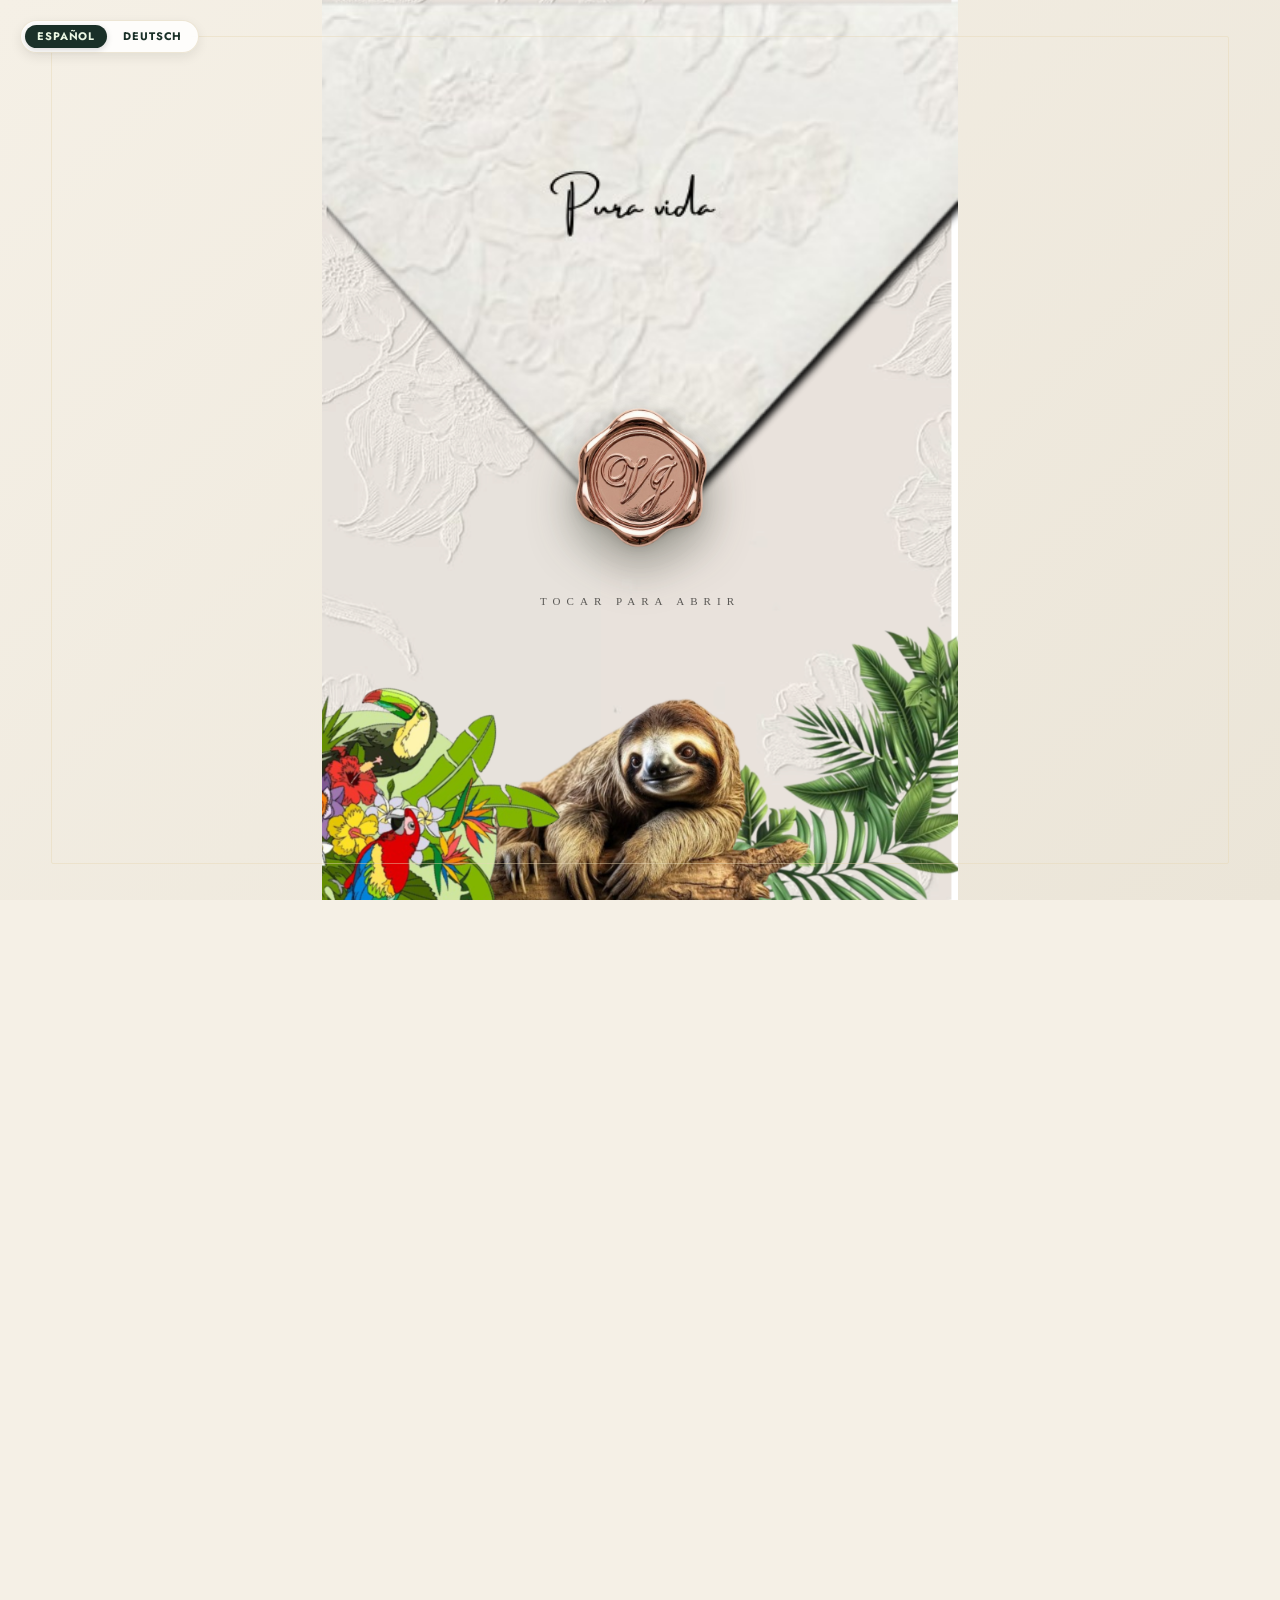
==== index.html @ 7ee03ace "NUEVA COORECCION DE PRESENTACION Y TRADUCCION" ====
<!DOCTYPE html>
<html lang="es" translate="no">
<head>
    <meta charset="UTF-8">
    <meta name="viewport" content="width=device-width, initial-scale=1.0">
    <meta name="google" content="notranslate">
    <title>Boda | Vanessa & Jonas</title>
    <link rel="stylesheet" href="css/style.css">
    <link rel="stylesheet" href="css/sobre-elegancia.css">

    <link href="https://fonts.googleapis.com/css2?family=Cormorant+Garamond:ital,wght@0,300;0,400;0,600;1,300;1,400;1,600&family=Jost:wght@200;300;400;500&display=swap" rel="stylesheet">
</head>
<body>

<!-- ════════════════════════════════════ SOBRE DE APERTURA -->
<div id="pantalla-sobre">

    <div class="lang-switch" aria-label="Selector de idioma">
        <button type="button" class="lang-btn active" data-lang="es">Español</button>
        <button type="button" class="lang-btn" data-lang="de">Deutsch</button>
    </div>

    <div class="sobre-marco">
        <div class="sobre-borde"></div>
        <div class="sobre-division"></div>

        <div id="puerta-izq" class="puerta">
            <img src="img/Solapa.png" class="puerta-img puerta-img-izq" alt="">
            <div class="sobre-velo"></div>
        </div>
        <div id="puerta-der" class="puerta puerta-right">
            <img src="img/Detras de la solapa.png" class="puerta-img puerta-img-der" alt="">
            <div class="sobre-velo"></div>
        </div>

        <div id="sello-clic">     
            <div class="sello-wrapper">
                <img src="img/Sellonuevo.png" class="sello-img" alt="Sello">
            </div>
            
            <p class="sello-texto" data-i18n-es="Tocar para abrir" data-i18n-de="Tippen, um zu öffnen">Tocar para abrir</p>
        </div>

    </div>
</div>
<!-- ════════════════════════════════════ MODAL SOBRE RSVP -->
<div id="modal-rsvp" aria-modal="true" role="dialog" aria-label="Confirmar asistencia">
    <div class="modal-backdrop" id="modalBackdrop"></div>
    <div class="modal-sobre-wrap">

        <!-- Solapa del sobre -->
        <div class="modal-flap" id="modalFlap">
            <span class="modal-flap-txt">V<span class="modal-flap-amp">&</span>J</span>
        </div>

        <!-- Cuerpo del sobre -->
        <div class="modal-envelope">
            <div class="modal-carta" id="modalCarta">

                <!-- ╔════════════════════════════════════════════════════╗
                     ║  ESQUINAS DECORATIVAS DE LA CARTA RSVP            ║
                     ║  Mismas imágenes que las del sobre de apertura     ║
                     ║  o puedes usar otras: src="img/flor-carta-X.png"  ║
                     ╚════════════════════════════════════════════════════╝ -->
                <div class="carta-corners">
                    <img src="img/Flores_invitacionconfirmacion-removebg-preview.png" class="cc-img cc-tl" alt="" onerror="this.style.display='none'">
                    <img src="img/Flores_invitacionconfirmacion-removebg-preview.png" class="cc-img cc-tr" alt="" onerror="this.style.display='none'">
                    <img src="img/Flores_invitacionconfirmacion-removebg-preview.png" class="cc-img cc-bl" alt="" onerror="this.style.display='none'">
                    <img src="img/Flores_invitacionconfirmacion-removebg-preview.png" class="cc-img cc-br" alt="" onerror="this.style.display='none'">
                </div>

                <button class="modal-cerrar" id="modalCerrar" aria-label="Cerrar">✕</button>

                <div class="carta-contenido">
                    <p class="carta-eyebrow" data-i18n-es="14 · Octubre · 2026" data-i18n-de="14 · Oktober · 2026">14 · Octubre · 2026</p>
                    <p class="carta-deadline" data-i18n-es="<strong>Hasta el 1 de septiembre</strong> para confirmar tu asistencia" data-i18n-de="<strong>Bis zum 1. September</strong> zur Bestätigung deiner Teilnahme"><strong>Hasta el 1 de septiembre</strong> para confirmar tu asistencia</p>
                    <h3 class="carta-title" data-i18n-es="Confirmar <em>Asistencia</em>" data-i18n-de="Teilnahme <em>bestätigen</em>">Confirmar <em>Asistencia</em></h3>
                    <div class="carta-divider"></div>
                    <p id="mensajeBienvenida" class="carta-welcome" data-i18n-es="¡Hola! Qué alegría que estés aquí." data-i18n-de="Hallo! Es ist schön, dass du hier bist.">¡Hola! Qué alegría que estés aquí.</p>

                    <form id="rsvpForm" class="rsvp-form">
                        <div class="rsvp-field">
                            <label class="rsvp-label" data-i18n-es="Familia / Invitado" data-i18n-de="Familie / Gast">Familia / Invitado</label>
                            <input type="text" name="nombre" id="inputNombre" readonly class="rsvp-input rsvp-input-ro">
                        </div>
                        <div class="rsvp-btns">
                            <button type="button" id="btnAsistir" class="rsvp-btn rsvp-btn-si"><span>✦</span> <span class="btn-label" data-i18n-es="Sí, asistiré" data-i18n-de="Ja, ich komme">Sí, asistiré</span></button>
                            <button type="button" id="btnNoAsistir" class="rsvp-btn rsvp-btn-no"><span>✕</span> <span class="btn-label" data-i18n-es="No podré" data-i18n-de="Ich kann nicht kommen">No podré</span></button>
                        </div>
                        <input type="hidden" name="asistencia" id="valorAsistencia" value="" required>
                        <div id="seccionInvitados" class="rsvp-extra hidden">
                            <div class="rsvp-field">
                                <label class="rsvp-label" data-i18n-es="Pases Confirmados" data-i18n-de="Bestätigte Plätze">Pases Confirmados</label>
                                <div class="pases-wrap">
                                    <input type="number" name="cantidad" id="inputCantidad" value="1" min="1" class="rsvp-input pases-input">
                                    <span id="labelMax" class="pases-max" data-i18n-es="de 1 pase reservado" data-i18n-de="von 1 reserviertem Platz">de 1 pase reservado</span>
                                </div>
                                <span id="errorCantidad" class="rsvp-error hidden" aria-live="polite"></span>
                            </div>
                            <div class="rsvp-field">
                                <p class="rsvp-note" data-i18n-es="Confirmar el nombre de las personas que asistirán." data-i18n-de="Bitte die Namen der Teilnehmenden bestätigen.">Confirmar el nombre de las personas que asistirán.</p>
                                <label class="rsvp-label" data-i18n-es="Nombres completos" data-i18n-de="Vollständige Namen">Nombres completos</label>
                                <textarea name="nombres" id="inputNombres" class="rsvp-input rsvp-textarea"></textarea>
                            </div>
                            <div class="rsvp-field">
                                <label class="rsvp-label" data-i18n-es="Dieta / Restricciones" data-i18n-de="Ernährung / Einschränkungen">Dieta / Restricciones</label>
                                <textarea name="dieta" id="inputDieta" class="rsvp-input rsvp-textarea"></textarea>
                            </div>
                        </div>
                        <button type="submit" id="btnEnviar" class="rsvp-submit" data-i18n-es="Enviar Confirmación" data-i18n-de="Bestätigung senden">Enviar Confirmación</button>
                    </form>

                    <div id="mensajeExito" class="rsvp-exito hidden">
                        <div class="exito-flower">✦</div>
                        <p class="exito-text" data-i18n-es="¡Pura Vida!" data-i18n-de="Wir freuen uns!">¡Pura Vida!</p>
                        <p class="exito-sub" data-i18n-es="Confirmación guardada.<br>¡Nos vemos en octubre!" data-i18n-de="Bestätigung gespeichert.<br>Wir sehen uns im Oktober!">Confirmación guardada.<br>¡Nos vemos en octubre!</p>
                    </div>
                </div>
            </div>
        </div>
    </div>
</div>

<!-- ════════════════════════════════════ INVITACIÓN PRINCIPAL -->
<div id="invitacion-main">
    <audio id="carouselAudio" src="img/me fui de vacaciones.mp3" loop preload="auto"></audio>
    <div class="music-control global-music">
        <div class="music-player" aria-label="Reproductor de música">
            <div class="music-player-top">
                <div class="music-art" aria-hidden="true">
                    <img src="img/ima1.jpeg" class="vinyl-img" alt="Vinilo">
                    <span class="vinyl-text">♫</span>
                </div>
                <div class="music-meta">
                    <strong class="music-title">Vanessa & Jonas</strong>
                    <span class="music-subtitle" data-i18n-es="Toca play para escuchar" data-i18n-de="Tippe auf Play, um zu hören">Toca play para escuchar</span>
                </div>
                <button id="musicToggle" class="music-toggle" aria-pressed="false" aria-label="Reproducir música">
                    <span class="music-btn-icon">▶</span>
                    <span class="music-btn-text" data-i18n-es="Play" data-i18n-de="Play">Play</span>
                </button>
            </div>
            <div class="music-progress-wrap" aria-hidden="true">
                <div id="musicProgress" class="music-progress"></div>
            </div>
        </div>
    </div>

    <!-- HERO -->
    <header class="hero">
        <img src="img/ima4.jpeg" class="hero-img" alt="Boda">
        <div class="hero-overlay"></div>

        <!-- ╔══════════════════════════════════════════════════════════╗
             ║  IMÁGENES DE ESQUINAS DEL HERO                          ║
             ║  Reemplaza las flores SVG con tus propias imágenes       ║
             ║  src="img/hero-corner-tl.png"  ← esquina superior izq   ║
             ║  src="img/hero-corner-tr.png"  ← esquina superior der   ║
             ║  src="img/hero-corner-bl.png"  ← esquina inferior izq   ║
             ║  src="img/hero-corner-br.png"  ← esquina inferior der   ║
             ║  Recomendado: PNG transparente, mínimo 300×400 px        ║
             ║  Si la imagen no carga, se muestra la rama SVG de respaldo║
             ╚══════════════════════════════════════════════════════════╝DEL PRINCIO FOTOS  --> 
        <div class="hero-corners" aria-hidden="true">
            <img src="img/Flores_lavanda." class="hero-corner hc-tl branch" alt="" onerror="this.style.display='none'">
            <img src="img/Flores_lavanda." class="hero-corner hc-tr branch" alt="" onerror="this.style.display='none'">
            <img src="img/Flores_lavanda." class="hero-corner hc-bl branch" alt="" onerror="this.style.display='none'">
            <img src="img/Flores_lavanda." class="hero-corner hc-br branch" alt="" onerror="this.style.display='none'">
        </div>

        <!-- Pétalos flotantes -->
        <div class="petals-container" aria-hidden="true">
            <div class="petal p1"></div><div class="petal p2"></div>
            <div class="petal p3"></div><div class="petal p4"></div>
            <div class="petal p5"></div><div class="petal p6"></div>
            <div class="petal p7"></div><div class="petal p8"></div>
        </div>

        <div class="hero-content">
            <p class="hero-eyebrow" data-i18n-es="¡Nos Casamos!" data-i18n-de="Wir heiraten!">¡Nos Casamos!</p>
            <div class="hero-divider-top"></div>
            <h1 class="hero-title" data-i18n-es="Vanessa <span class='ampersand'>&</span> Jonas" data-i18n-de="Vanessa <span class='ampersand'>&</span> Jonas">Vanessa <span class="ampersand">&</span> Jonas</h1>
        </div>

        <div class="scroll-hint"><div class="scroll-chevron"></div></div>
    </header>

    <!-- CUENTA REGRESIVA -->
    <section class="countdown-section">
        <div class="petals-container" aria-hidden="true">
            <div class="petal p1"></div><div class="petal p2"></div>
            <div class="petal p3"></div><div class="petal p4"></div>
            <div class="petal p5"></div><div class="petal p6"></div>
            <div class="petal p7"></div><div class="petal p8"></div>
        </div>
        <div class="countdown-bg-pattern" aria-hidden="true"></div>
        <p class="countdown-date" data-i18n-es="14 de octubre de 2026" data-i18n-de="14. Oktober 2026">14 de octubre de 2026</p>
        <p class="countdown-label" data-i18n-es="Solo faltan..." data-i18n-de="Es fehlen noch...">Solo faltan...</p>
        
        <div class="countdown-grid">
            <div class="cd-unit"><span id="days" class="cd-num">00</span><span class="cd-word" data-i18n-es="Días" data-i18n-de="Tage">Días</span></div>
            <div class="cd-dot">·</div>
            <div class="cd-unit"><span id="hours" class="cd-num">00</span><span class="cd-word" data-i18n-es="Horas" data-i18n-de="Stunden">Horas</span></div>
            <div class="cd-dot">·</div>
            <div class="cd-unit"><span id="minutes" class="cd-num">00</span><span class="cd-word" data-i18n-es="Min" data-i18n-de="Min">Min</span></div>
            <div class="cd-dot">·</div>
            <div class="cd-unit"><span id="seconds" class="cd-num">00</span><span class="cd-word" data-i18n-es="Seg" data-i18n-de="Sek">Seg</span></div>
        </div>
    </section>

    <!-- CITA -->
    <section class="quote-section reveal">
        <div class="petals-container" aria-hidden="true">
            <div class="petal p1"></div><div class="petal p2"></div>
            <div class="petal p3"></div><div class="petal p4"></div>
            <div class="petal p5"></div><div class="petal p6"></div>
            <div class="petal p7"></div><div class="petal p8"></div>
        </div>
        <div class="quote-ornament" aria-hidden="true">✦</div>
        <blockquote class="quote-text" data-i18n-es="“El amor no se mira, el amor se hace —<br>y juntos, lo haremos para siempre.”" data-i18n-de="„Liebe sieht man nicht, Liebe lebt man —<br>und gemeinsam werden wir sie für immer tragen.“">"El amor no se mira, el amor se hace —<br>y juntos, lo haremos para siempre."</blockquote>
        <div class="quote-line"></div>
    </section>

    <!-- ════════════════════ CARRUSEL DE FOTOS -->
    <section class="carousel-section reveal">
        <div class="petals-container" aria-hidden="true">
            <div class="petal p1"></div><div class="petal p2"></div>
            <div class="petal p3"></div><div class="petal p4"></div>
            <div class="petal p5"></div><div class="petal p6"></div>
            <div class="petal p7"></div><div class="petal p8"></div>
        </div>
        <div class="section-ornament" aria-hidden="true">
            <svg viewBox="0 0 300 40" xmlns="http://www.w3.org/2000/svg" width="240"><line x1="0" y1="20" x2="115" y2="20" stroke="#c8b07a" stroke-width="0.8" opacity="0.7"/><circle cx="130" cy="20" r="4" fill="none" stroke="#c8b07a" stroke-width="1" opacity="0.8"/><circle cx="150" cy="20" r="6" fill="none" stroke="#c8b07a" stroke-width="1" opacity="0.9"/><circle cx="170" cy="20" r="4" fill="none" stroke="#c8b07a" stroke-width="1" opacity="0.8"/><line x1="185" y1="20" x2="300" y2="20" stroke="#c8b07a" stroke-width="0.8" opacity="0.7"/></svg>
        </div>
        <h2 class="section-title" data-i18n-es="Nosotros" data-i18n-de="Wir">Nosotros</h2>
        <p class="section-sub" data-i18n-es="Un vistazo de nuestra historia" data-i18n-de="Ein Blick auf unsere Geschichte">Un vistazo de nuestro de nuestra historia</p>

        <!-- ╔══════════════════════════════════════════════════════════╗
             ║  CARRUSEL DE FOTOS — agrega tantas como quieras          ║
             ║  Cambia src="img/foto-N.jpg" por tus fotos               ║
             ║  Tamaño recomendado: 1200×800 px, proporción 3:2          ║
             ║  Para agregar más fotos: copia un bloque <div class="slide">║
             ║  Para quitar fotos: elimina el bloque completo            ║
             ╚══════════════════════════════════════════════════════════╝ -->
        <div class="carousel-wrap">
            <div class="carousel-track" id="carouselTrack">

                <div class="slide">
                    <img src="img/ima7.jpg" alt="Foto 1" onerror="this.parentElement.classList.add('slide-ph')">
        
                </div>

                <div class="slide">
                    <img src="img/ima10.jpg" alt="Foto 2" onerror="this.parentElement.classList.add('slide-ph')">
                    
                </div>

                <div class="slide">
                    <img src="img/ima8.jpg" alt="Foto 3" onerror="this.parentElement.classList.add('slide-ph')">
                   
                </div>

                <div class="slide">
                    <img src="img/ima9.jpg" alt="Foto 4" onerror="this.parentElement.classList.add('slide-ph')">
                    
                </div>

                <div class="slide">
                    <img src="img/ima1.jpeg" alt="Foto 5" onerror="this.parentElement.classList.add('slide-ph')">
                </div>

                <div class="slide">
                    <img src="img/ima5.jpeg" alt="Foto 6 " onerror="this.parentElement.classList.add('slide-ph')">
                </div>

            </div>

            <button class="carousel-btn cb-prev" id="carouselPrev" aria-label="Anterior">&#8592;</button>
            <button class="carousel-btn cb-next" id="carouselNext" aria-label="Siguiente">&#8594;</button>
            <div class="carousel-dots" id="carouselDots"></div>
        </div>
    </section>

    <!-- ════════════════════ LUGAR / VENUE -->
    <section class="venue-section reveal">
        <div class="petals-container" aria-hidden="true">
            <div class="petal p1"></div><div class="petal p2"></div>
            <div class="petal p3"></div><div class="petal p4"></div>
            <div class="petal p5"></div><div class="petal p6"></div>
            <div class="petal p7"></div><div class="petal p8"></div>
        </div>
        <div class="venue-inner">
            <div class="venue-text">
                <div class="section-ornament" style="justify-content:flex-start;margin-bottom:12px">
                    <svg viewBox="0 0 200 40" xmlns="http://www.w3.org/2000/svg" width="170"><line x1="0" y1="20" x2="72" y2="20" stroke="#c8b07a" stroke-width="0.8" opacity="0.7"/><circle cx="86" cy="20" r="4" fill="none" stroke="#c8b07a" stroke-width="1" opacity="0.8"/><circle cx="100" cy="20" r="6" fill="none" stroke="#c8b07a" stroke-width="1" opacity="0.9"/><circle cx="114" cy="20" r="4" fill="none" stroke="#c8b07a" stroke-width="1" opacity="0.8"/><line x1="128" y1="20" x2="200" y2="20" stroke="#c8b07a" stroke-width="0.8" opacity="0.7"/></svg>
                </div>
                <p class="section-title venue-title" data-i18n-es="El Lugar" data-i18n-de="Der Ort">El Lugar</p>
                <p class="venue-name">Jardin Else Kientzler</p>
                <p class="venue-address" data-i18n-es="Costa Rica · 14 Oct 2026" data-i18n-de="Costa Rica · 14. Okt. 2026">Costa Rica · 14 Oct 2026</p>
                <p class="venue-desc" data-i18n-es="Un espacio verde rodeado de naturaleza tropical — el escenario perfecto para celebrar nuestro amor bajo el cielo costarricense." data-i18n-de="Ein grüner Ort inmitten tropischer Natur — der perfekte Rahmen, um unsere Liebe unter dem costa-ricanischen Himmel zu feiern.">Un espacio verde rodeado de naturaleza tropical — el escenario perfecto para celebrar nuestro amor bajo el cielo costarricense.</p>
                <a class="venue-map-btn" href="https://maps.google.com/?q=Jardin+Else+Kientzler+Costa+Rica" target="_blank" rel="noopener" data-i18n-es="Ver en Google Maps ↗" data-i18n-de="In Google Maps ansehen ↗">Ver en Google Maps ↗</a>
            </div>

            <!-- ╔════════════════════════════════════════════════════╗
                 ║  FOTO DEL LUGAR — cambia src="img/venue.jpg"       ║
                 ║  por una foto real del lugar de la boda             ║
                 ║  Tamaño recomendado: 900×680 px                     ║
                 ╚════════════════════════════════════════════════════╝ -->
            <div class="venue-img-wrap">
                <img src="img/JardinBotanico.jpg" alt="Jardin Else Kientzler" class="venue-img" onerror="this.parentElement.classList.add('venue-ph')">
                <div class="venue-ph-txt">Foto del lugar · img/venue.jpg</div>
                <div class="venue-img-frame"></div>
            </div>
        </div>
    </section>

    <!-- ITINERARIO -->
    <section class="itinerary-section reveal">
        <div class="petals-container" aria-hidden="true">
            <div class="petal p1"></div><div class="petal p2"></div>
            <div class="petal p3"></div><div class="petal p4"></div>
            <div class="petal p5"></div><div class="petal p6"></div>
            <div class="petal p7"></div><div class="petal p8"></div>
        </div>
        <div class="section-ornament" aria-hidden="true">
            <svg viewBox="0 0 300 40" xmlns="http://www.w3.org/2000/svg" width="240"><line x1="0" y1="20" x2="115" y2="20" stroke="#c8b07a" stroke-width="0.8" opacity="0.7"/><circle cx="130" cy="20" r="4" fill="none" stroke="#c8b07a" stroke-width="1"/><circle cx="150" cy="20" r="6" fill="none" stroke="#c8b07a" stroke-width="1"/><circle cx="170" cy="20" r="4" fill="none" stroke="#c8b07a" stroke-width="1"/><line x1="185" y1="20" x2="300" y2="20" stroke="#c8b07a" stroke-width="0.8" opacity="0.7"/></svg>
        </div>
        <h2 class="section-title" data-i18n-es="Itinerario" data-i18n-de="Ablauf">Itinerario</h2>
        <div class="section-ornament" aria-hidden="true">
            <svg viewBox="0 0 300 40" xmlns="http://www.w3.org/2000/svg" width="240"><line x1="0" y1="20" x2="115" y2="20" stroke="#c8b07a" stroke-width="0.8" opacity="0.7"/><circle cx="130" cy="20" r="4" fill="none" stroke="#c8b07a" stroke-width="1"/><circle cx="150" cy="20" r="6" fill="none" stroke="#c8b07a" stroke-width="1"/><circle cx="170" cy="20" r="4" fill="none" stroke="#c8b07a" stroke-width="1"/><line x1="185" y1="20" x2="300" y2="20" stroke="#c8b07a" stroke-width="0.8" opacity="0.7"/></svg>
        </div>
        <div class="timeline">
            <div class="tl-item reveal">
                <div class="tl-time" data-i18n-es="03:30 PM" data-i18n-de="15:30 Uhr">15:30 PM</div>
                <div class="tl-dot-wrap"><div class="tl-line-top"></div><div class="tl-dot"></div><div class="tl-line-bot"></div></div>
                <div class="tl-card"><h4 class="tl-title" data-i18n-es="Ingreso de invitados" data-i18n-de="Ankunft der Gäste">Ingreso de invitados</h4>
                    <p class="tl-sub" data-i18n-es="Bienvenidos a nuestro día especial" data-i18n-de="Willkommen zu unserem besonderen Tag">Bienvenidos a nuestro día especial</p></div>
            </div>
            <div class="tl-item reveal">
                <div class="tl-time" data-i18n-es="04:00 PM" data-i18n-de="16:00 Uhr">16:00 PM</div>
                <div class="tl-dot-wrap"><div class="tl-line-top"></div><div class="tl-dot"></div><div class="tl-line-bot"></div></div>
                <div class="tl-card"><h4 class="tl-title" data-i18n-es="Inicio de la Ceremonia" data-i18n-de="Beginn der Zeremonie">Inicio de la Ceremonia</h4>
                    <p class="tl-sub" data-i18n-es="El momento del “Sí, acepto”💍" data-i18n-de="Der besondere Moment unseres, Ja, ich will“.💍">El momenro del "Si, acepto"</p></div>
            </div>
            <div class="tl-item reveal">
                <div class="tl-time" data-i18n-es="05:00 PM" data-i18n-de="17:00 Uhr">17:00 PM</div>
                <div class="tl-dot-wrap"><div class="tl-line-top"></div><div class="tl-dot"></div><div class="tl-line-bot"></div></div>
                <div class="tl-card"><h4 class="tl-title" data-i18n-es="Recepción y Cóctel" data-i18n-de=" Empfang & Cocktailstunde">Recepción y Cóctel</h4>
                    <p class="tl-sub" data-i18n-es="Ingreso de los invitados a recepción" data-i18n-de="Ankunft der Gäste bei erfrischenden">Ingreso de los invitados a recepcion</p>
                    <p class="tl-sub" data-i18n-es="Frutas, dips, empanadas y café" data-i18n-de="Cocktails 🍹 , Kaffee ☕️, Früchten 🍍🥥, Dips und Empanadas.">Frutas, Dips, Empanas y café</p></div>
            </div>
            <div class="tl-item reveal">
                <div class="tl-time" data-i18n-es="05:35 PM" data-i18n-de="17:35 Uhr">17:35 PM</div>
                <div class="tl-dot-wrap"><div class="tl-line-top"></div><div class="tl-dot"></div><div class="tl-line-bot"></div></div>
                <div class="tl-card"><h4 class="tl-title" data-i18n-es="Entrada de los Novios" data-i18n-de=" Ankunft des Brautpaares">Entrada de los Novios</h4>
                    <p class="tl-sub" data-i18n-es="Brindis y canción especial" data-i18n-de="Gemeinsamer Empfang des Brautpaares mit einem besonderen Lied,">Brindis y cancion especial</p>
                    <p class="tl-sub" data-i18n-es="Baile de los esposos" data-i18n-de="einem Glas Sekt und dem ersten Tanz als Ehepaar.">Baile de los esposos</p>
                </div>
            </div>
            <div class="tl-item reveal">
                <div class="tl-time" data-i18n-es="06:00 PM" data-i18n-de="18:00 Uhr">18:00 PM</div>
                <div class="tl-dot-wrap"><div class="tl-line-top"></div><div class="tl-dot"></div><div class="tl-line-bot"></div></div>
                <div class="tl-card"><h4 class="tl-title" data-i18n-es="Cena" data-i18n-de="Abendessen">Cena</h4>
                    <p class="tl-sub" data-i18n-es="Banquete servido a la mesa" data-i18n-de="Serviertes Abendessen in entspannter Atmosphäre">Banquete servido a la mesa y bocas</p></div>
            </div>
            <div class="tl-item reveal">
                <div class="tl-time" data-i18n-es="06:45 PM" data-i18n-de="18:45 Uhr">18:45 PM</div>
                <div class="tl-dot-wrap"><div class="tl-line-top"></div><div class="tl-dot"></div><div class="tl-line-bot"></div></div>
                <div class="tl-card"><h4 class="tl-title" data-i18n-es="Actividades" data-i18n-de="Start in den Feierabend">Actividades</h4>
                    <p class="tl-sub" data-i18n-es="Photobooth (2 horas disponible)" data-i18n-de="Nun beginnt der lustige und ausgelassene Teil des Abends.">Photobooth ( 2 horas disponible)</p>
                    <p class="tl-sub" data-i18n-es="Actividad de la liga y bouquet" data-i18n-de="Fotobox (Haltet die schönsten Erinnerungen fest.) , Spiele & Unterhaltung (Für Spaß und gemeinsame Momente)
                                                                                                , Bierpong">Actividad de la liga y bouquet</p>
                    <p class="tl-sub" data-i18n-es="Apertura de la mesa de dulces a las 8:00 PM" data-i18n-de="Süßigkeitenbuffet (Zum Naschen und Genießen.), Tanzfläche eröffnet... Lasst uns gemeinsam feiern und tanzen!">Apertura de la mesa de dulces 8:00 PM</p>
                </div>
            </div>
            <div class="tl-item reveal">
                <div class="tl-time" data-i18n-es="09:30 PM" data-i18n-de="21:30 Uhr">23:30PM</div>
                <div class="tl-dot-wrap"><div class="tl-line-top"></div><div class="tl-dot"></div><div class="tl-line-bot"></div></div>
                <div class="tl-card"><h4 class="tl-title" data-i18n-es="Cierre del evento" data-i18n-de="Abschluss der Feier">Cierre del evento</h4>
                    <p class="tl-sub" data-i18n-es="Gracias por acompañarnos" data-i18n-de="Wenn unsere Hochzeitsplanerin Feierabend macht, heißt das noch lange nicht, dass auch wir nach Hause gehen. Wir verlagern einfach den Ort und feiern an einem anderen Ort weiter. Deshalb hoffen wir, dass ihr mit uns bis zum Ende durchhaltet und die Tanzfläche unsicher macht! 🥂💃...Schön das ihr dabei seid ❤️">Gracias por acompañarnos</p></div>
            </div>
            

        </div>
    </section>

    <!-- RSVP BANNER FINAL -->
    <div class="rsvp-cta-banner reveal">
        <p class="rsvp-cta-text" data-i18n-es="¿Ya confirmaste tu lugar?" data-i18n-de="Hast du deinen Platz schon bestätigt?">¿Ya confirmaste tu lugar?</p>
        <button class="rsvp-cta-btn" id="btnAbrirModal2" data-i18n-es="Confirmar Asistencia ✦" data-i18n-de="Teilnahme bestätigen ✦">Confirmar Asistencia ✦</button>
    </div>

    <!-- PANTALLA DE CONFIRMACIÓN FINAL -->
    <div id="confirmacion-final" class="confirmacion-final hidden">
        <div class="confirmacion-content">
            <div class="confirmacion-petals" aria-hidden="true">
                <div class="petal p1"></div><div class="petal p2"></div>
                <div class="petal p3"></div><div class="petal p4"></div>
                <div class="petal p5"></div><div class="petal p6"></div>
                <div class="petal p7"></div><div class="petal p8"></div>
            </div>
            <div class="confirmacion-inner">
                <div class="confirmacion-flor">✦</div>
                <h2 class="confirmacion-title">¡Pura Vida!</h2>
                <p class="confirmacion-message" id="confirmacionMessage" data-i18n-es="Confirmación guardada.<br>¡Nos vemos en octubre!" data-i18n-de="Bestätigung gespeichert.<br>Wir sehen uns im Oktober!">Confirmación guardada.<br>¡Nos vemos en octubre!</p>
                <p class="confirmacion-detail" id="confirmacionDetail"></p>
                <button class="confirmacion-btn" id="btnVolverInicio" data-i18n-es="Volver al inicio" data-i18n-de="Zurück zum Anfang">Volver al inicio</button>
            </div>
        </div>
    </div>

    <!-- FOOTER -->
    <footer class="site-footer">
        <p class="footer-names">V & J</p>
        <p class="footer-date" data-i18n-es="14 · 10 · 2026" data-i18n-de="14 · 10 · 2026">14 · 10 · 2026</p>
        <p class="footer-loc" data-i18n-es="Jardin Else Kientzler · Costa Rica" data-i18n-de="Jardin Else Kientzler · Costa Rica">Jardin Else Kientzler · Costa Rica</p>
    </footer>
</div>

    <script src="script/script.js"></script>
</body>
</html>
---- css/style.css ----
--------------------------------------------css──────────────────────────────────────────
*,*::before,*::after{box-sizing:border-box;margin:0;padding:0}
:root{
    --cream:#faf7f0;--parch:#f5efe2;--gold:#c8a060;--gold-lt:#e8d4a0;
    --green-dk:#1a3028;--green:#2e5044;--green-md:#4a7360;--leaf:#7a9660;
    --text:#2e2a20;--text-lt:#6a6050;
    --serif:'Cormorant Garamond',Georgia,serif;
    --sans:'Jost',sans-serif;
}

--------------------------------------------------------------------------------------------------------------
/* Asegura que el contenedor del sobre controle el botón absoluto */
#pantalla-sobre {
    position: relative;
    /* Si tu sobre no tiene una altura definida en CSS, asegúrate de que tenga al menos min-height: 100vh; */
}

/* La cápsula contenedora (pequeña y elegante en la esquina) */
#pantalla-sobre .lang-switch {
    position: absolute;
    top: 20px; /* Un poco más abajo para no chocar con el borde extremo */
    left: 20px;
    z-index: 140; /* Por encima de los marcos y el velo */
    display: inline-flex;
    align-items: center;
    gap: 4px;
    background: rgba(255, 255, 255, 0.85);
    backdrop-filter: blur(8px);
    padding: 4px;
    border: 1px solid rgba(200, 176, 122, 0.3); /* Un toque dorado sutil */
    border-radius: 999px;
    box-shadow: 0 4px 12px rgba(15, 20, 12, 0.08);
}

/* Los botones individuales dentro de la cápsula */
#pantalla-sobre .lang-switch .lang-btn {
    border: none;
    background: transparent;
    color: var(--green-dk);
    font-family: var(--sans);
    font-size: 11px;
    font-weight: 700;
    letter-spacing: .08em;
    text-transform: uppercase;
    padding: 6px 12px;
    border-radius: 999px;
    cursor: pointer;
    line-height: 1;
    transition: all 0.2s ease;
}

/* El botón que está activo (Estilo óvalo marcado) */
#pantalla-sobre .lang-switch .lang-btn.active {
    background: var(--green-dk);
    color: #ebf8e4;
    box-shadow: 0 2px 6px rgba(0, 0, 0, 0.15);
}

/* Efecto hover discreto para el botón inactivo */
#pantalla-sobre .lang-switch .lang-btn:hover:not(.active) {
    background: rgba(46, 80, 68, 0.08);
}
---------------------------------------------------------------------------------------------------------------------------------------

#pantalla-sobre.desvanecer {
  opacity: 0;
  filter: blur(14px);
  pointer-events: none;
}

.sobre-marco {
  position: relative;
  /* MODIFICACIÓN CLAVE: Quitamos la tarjeta rígida y dejamos que sea el 100% de la pantalla */
  width: 100%;
  height: 100vh;
  height: 100dvh; /* Dynamic viewport height para solucionar el error en móviles */
  
  /* Quitamos las proporciones restrictivas que causaban el espacio abajo */
  max-height: none; 
  aspect-ratio: auto; 
  
  perspective: 2200px;
  overflow: hidden;
  box-shadow: none; /* Ya no requiere sombra de tarjeta porque es inmersivo */
  border-radius: 0; /* Bordes rectos para fundirse con la pantalla */
  animation: aparecerSobre .8s cubic-bezier(0.22, 1, 0.36, 1);
}

@keyframes aparecerSobre {
  from { opacity: 0; transform: scale(1.03) rotateX(4deg); }
  to { opacity: 1; transform: scale(1) rotateX(0); }
}

.sobre-borde {
  position: absolute;
  /* Cambiado de 8px fijos a 4% para que el marco dorado sea proporcional a la pantalla */
  inset: 4%; 
  border: 1px solid rgba(230, 215, 180, 0.45); /* Un tono oro más suave y fino */
  z-index: 42;
  pointer-events: none;
  border-radius: 2px;
}

.sobre-corners {
  position: absolute;
  /* Alineamos las flores de las esquinas exactamente con el 4% del marco dorado */
  inset: 4%; 
  z-index: 43;
  pointer-events: none;
}

.corner-img, .corner-svg {
  position: absolute;
  /* Hacemos que el tamaño de los ramos de flores varíe según el tamaño de la pantalla */
  width: clamp(100px, 16vw, 240px);
  height: clamp(100px, 16vw, 240px);
}
.corner-img { object-fit: contain; }

/* Posicionamiento exacto en los extremos del recuadro */
.corner-tl, .corner-svg-tl { top: 0; left: 0; transform: scaleX(-1);}
.corner-tr, .corner-svg-tr { top: 0; right: 0;  }
.corner-bl, .corner-svg-bl { bottom: 0; left: 0;transform: scaleX(-1); }
.corner-br, .corner-svg-br { bottom: 0; right: 0;  }

/* ── PUERTAS EN DOS MITADES DE PANTALLA ── */
.puerta {
  position: absolute;
  top: 0;
  left: 0;
  width: 100%;
  height: 100%;
  z-index: 25; /* Solapa encima de la parte de atrás */
  transform-origin: left;
  transition: transform 1.9s cubic-bezier(0.4, 0, 0.2, 1), opacity 0.4s ease, filter 1.9s ease;
  overflow: hidden;
  backface-visibility: hidden;
  background: transparent;
}

.puerta-right {
  left: auto;
  right: 0;
  transform-origin: right;
  z-index: 20; /* Parte de atrás debajo de la solapa */
}

.puerta-img {
  display: block;
  position: absolute;
  top: 0;
  width: 100%;
  height: 100%;
  object-fit: contain;
}

/* Apertura horizontal: solapa se abre hacia arriba (Más lento y hasta la mitad) */
.puerta.abrir-izq { 
  transform: rotateX(50deg); 
  transform-origin: top center;
  opacity: 1; 
  filter: brightness(0.95); 
  box-shadow: 0 8px 25px rgba(0, 0, 0, 0.25);
  
  /* Aumentamos el tiempo de transform y filter a 4.5 segundos */
  transition: transform 4.5s cubic-bezier(0.4, 0, 0.2, 1), 
              opacity 1s ease 3.5s, /* Retrasamos la opacidad para que vaya acorde al nuevo tiempo */
              filter 4.5s ease;
}

/* La parte de atrás se desvanece en sincronía con la solapa */
.puerta.abrir-der { 
  opacity: 1; 
  filter: brightness(1);
  box-shadow: none;
  /* Ajustamos también este lado a 4.4s para que vayan a la par */
  transition: transform 4.4s cubic-bezier(0.4, 0, 0.2, 1), 
              opacity 1.2s ease 0.5s, 
              filter 4.4s ease;
}


/* ── MODAL SOBRE RSVP ───────────── */
#modal-rsvp{position:fixed;inset:0;z-index:200;display:flex;align-items:center;justify-content:center;opacity:0;pointer-events:none;transition:opacity .4s ease;padding:16px}
#modal-rsvp.abierto{opacity:1;pointer-events:auto}
.modal-backdrop{position:absolute;inset:0;background:rgba(15,25,20,0.75);backdrop-filter:blur(5px);cursor:pointer}
.modal-sobre-wrap{position:relative;z-index:10;width:min(480px,100%);max-height:92svh;overflow-y:auto;display:flex;flex-direction:column;transform:translateY(44px) scale(0.94);transition:transform .55s cubic-bezier(0.22,1,0.36,1)}
#modal-rsvp.abierto .modal-sobre-wrap{transform:translateY(0) scale(1)}
.modal-flap{width:100%;height:60px;background:var(--green-dk);clip-path:polygon(0 0,100% 0,50% 100%);display:flex;align-items:flex-start;justify-content:center;padding-top:10px;transition:transform .65s cubic-bezier(0.4,0,0.2,1);transform-origin:top center}
#modal-rsvp.abierto .modal-flap{transform:rotateX(-165deg)}
.modal-flap-txt{color:var(--gold-lt);font-family:var(--serif);font-size:17px;font-style:italic}
.modal-flap-amp{font-style:normal;color:var(--gold);margin:0 2px}
.modal-envelope{background:var(--green-dk);padding:3px 3px 4px;border-radius:0 0 5px 5px}
.modal-carta{position:relative;background:var(--cream);border-radius:2px;overflow:hidden;transform:translateY(-18px);transition:transform .5s .3s cubic-bezier(0.22,1,0.36,1)}
#modal-rsvp.abierto .modal-carta{transform:translateY(0)}
.carta-corners{position:absolute;inset:0;pointer-events:none;z-index:2}
.cc-img,.cc-svg{position:absolute;width:85px;height:85px}
.cc-img{object-fit:contain}
.cc-tl,.cc-svg-tl{top:0;left:0}.cc-tr,.cc-svg-tr{top:0;right:0;transform:scaleX(-1)}
.cc-bl,.cc-svg-bl{bottom:0;left:0;transform:scaleY(-1)}.cc-br,.cc-svg-br{bottom:0;right:0;transform:scale(-1)}
.modal-cerrar{position:absolute;top:12px;right:12px;z-index:20;width:38px;height:38px;border-radius:50%;background:rgba(255,255,255,0.95);border:1px solid rgba(46,42,32,0.16);cursor:pointer;font-size:16px;font-weight:700;color:var(--green-dk);display:flex;align-items:center;justify-content:center;box-shadow:0 10px 20px rgba(0,0,0,0.14);transition:background .2s,transform .2s}
.modal-cerrar:hover{background:rgb(83, 39, 39);transform:scale(1.05)}
.carta-contenido{padding:clamp(24px,5vw,44px);padding-top:38px;position:relative;z-index:3}
.carta-eyebrow{font-size:10px;font-weight:300;letter-spacing:.5em;text-transform:uppercase;color:var(--gold);margin-bottom:10px}
.carta-title{font-family:var(--serif);font-size:clamp(26px,5vw,38px);font-weight:300;color:var(--green-dk);line-height:1.15;margin-bottom:14px}
.carta-title em{font-style:italic}
.carta-divider{width:44px;height:1px;background:var(--gold);opacity:.45;margin-bottom:14px}
.carta-deadline{font-size:12px;font-weight:500;letter-spacing:.02em;color:var(--green-dk);margin:0 0 18px;padding:10px 14px;border-radius:999px;background:rgba(122,158,96,0.14);border:1px solid rgba(122,158,96,0.25);max-width:fit-content;box-shadow:0 6px 20px rgba(122,158,96,0.08);line-height:1.4}
.carta-deadline strong{display:block;font-weight:700;color:var(--green-dk);margin-bottom:2px}
.carta-welcome{font-family:var(--serif);font-size:15px;font-style:italic;color:var(--green-md);margin-bottom:22px}

/* ── RSVP FORM ──────────────────── */
.rsvp-form{display:flex;flex-direction:column;gap:18px}
.rsvp-field{display:flex;flex-direction:column;gap:7px;text-align:left}
.rsvp-label{font-size:10px;font-weight:400;letter-spacing:.45em;text-transform:uppercase;color:var(--text-lt)}
.rsvp-input{width:100%;padding:12px 14px;border:1px solid rgba(200,176,122,0.3);border-radius:2px;background:var(--parch);font-family:var(--serif);font-size:15px;color:var(--text);outline:none;transition:border-color .25s}
.rsvp-input:focus{border-color:var(--gold)}
.rsvp-input-ro{background:#ede8df;color:var(--text-lt);font-weight:600}
.input-error{border-color:#b23a48}
.rsvp-textarea{height:76px;resize:none;font-family:var(--sans);font-size:13px}
.rsvp-note{font-size:11px;font-weight:500;letter-spacing:.12em;text-transform:uppercase;color:var(--text-lt);margin-bottom:8px}
.rsvp-btns{display:grid;grid-template-columns:1fr 1fr;gap:10px}
.rsvp-btn{padding:12px 10px;border:1px solid;border-radius:2px;font-family:var(--sans);font-size:11px;font-weight:400;letter-spacing:.22em;text-transform:uppercase;cursor:pointer;display:flex;align-items:center;justify-content:center;gap:7px;transition:all .25s ease;background:transparent}
.rsvp-btn-si{border-color:rgba(46,80,68,.35);color:var(--green)}.rsvp-btn-si:hover{background:rgba(46,80,68,.07)}
.rsvp-btn-no{border-color:rgba(130,50,40,.25);color:#8a3028}.rsvp-btn-no:hover{background:rgba(130,50,40,.05)}
.rsvp-btn.activo-si{background:var(--green-dk);color:#f8f2e4;border-color:var(--green-dk)}
.rsvp-btn.activo-no{background:#8a3028;color:#f8f2e4;border-color:#8a3028}
.rsvp-extra{display:flex;flex-direction:column;gap:14px}.rsvp-extra.hidden{display:none}
.hidden{display:none!important}
.pases-wrap{display:flex;align-items:center;gap:12px}
.pases-input{width:78px;text-align:center}.pases-max{font-size:13px;color:var(--text-lt)}
.rsvp-error{font-size:13px;color:#b23a48;min-height:18px;margin-top:4px}
.rsvp-submit{width:100%;padding:16px;background:var(--green-dk);color:#f8f2e4;border:none;border-radius:2px;font-family:var(--sans);font-size:11px;font-weight:400;letter-spacing:.5em;text-transform:uppercase;cursor:pointer;transition:background .25s,transform .2s;margin-top:2px}
.rsvp-submit:hover{background:var(--green);transform:translateY(-1px)}.rsvp-submit:disabled{opacity:.6;cursor:wait;transform:none}
.rsvp-exito{display:flex;flex-direction:column;align-items:center;gap:10px;padding:28px 0}.rsvp-exito.hidden{display:none}
.exito-flower{font-size:28px;color:var(--gold);animation:girar 6s linear infinite}
@keyframes girar{from{transform:rotate(0)}to{transform:rotate(360deg)}}
.exito-text{font-family:var(--serif);font-size:28px;font-style:italic;color:var(--green-dk)}
.exito-sub{font-size:13px;font-weight:300;color:var(--text-lt);line-height:1.7;text-align:center}

/* ── MAIN ───────────────────────── */
#invitacion-main{opacity:0}
#invitacion-main.aparecer{animation:revelarMain 2.4s forwards}
@keyframes revelarMain{from{opacity:0;transform:scale(1.04);filter:blur(10px)}to{opacity:1;transform:scale(1);filter:blur(0)}}
.reveal{opacity:0;transform:translateY(30px);transition:opacity .9s ease,transform .9s ease}
.reveal.visible{opacity:1;transform:translateY(0)}

/* ── HERO ───────────────────────── */
.hero{position:relative;height:100svh;min-height:600px;display:flex;align-items:center;justify-content:center;overflow:hidden}
.hero-img{position:absolute;inset:0;width:100%;height:100%;object-fit:cover;animation:zoomSuave 18s ease-in-out infinite alternate}
@keyframes zoomSuave{from{transform:scale(1.06) translate(0,0)}to{transform:scale(1.12) translate(-1%,-1%)}}
.hero-overlay{position:absolute;inset:0;background:linear-gradient(180deg,rgba(15,25,20,.35) 0%,rgba(15,25,20,.25) 40%,rgba(15,25,20,.6) 100%)}
.hero-corners{position:absolute;inset:0;pointer-events:none;z-index:5}
.hero-corner{position:absolute;width:clamp(180px,30vw,340px);object-fit:contain;opacity:0;transition:opacity 1.2s ease}
.hero-corner.visible{opacity:1}
.hc-tl{top:0;left:0;transform-origin:top left}
.hc-tr{top:0;right:0;transform:scaleX(-1);transform-origin:top right}
.hc-bl{bottom:0;left:0;transform:scaleY(-1);transform-origin:bottom left}
.hc-br{bottom:0;right:0;transform:scale(-1);transform-origin:bottom right}
.hc-svg{position:absolute;width:clamp(150px,26vw,280px);opacity:0;transition:opacity 1.2s ease}
.hc-svg.visible{opacity:1}
.hc-svg-tl{top:0;left:0}.hc-svg-tr{top:0;right:0}.hc-svg-bl{bottom:0;left:0}.hc-svg-br{bottom:0;right:0}
.petals-container{position:absolute;inset:0;pointer-events:none;overflow:hidden}
.petal{position:absolute;width:10px;height:16px;background:rgba(245,235,200,.5);border-radius:50% 50% 50% 0;animation:caerPetalo var(--dur,12s) linear infinite var(--delay,0s);top:-20px;left:var(--x,50%);transform:rotate(var(--rot,30deg))}
.p1{--x:8%;--dur:14s;--delay:0s;--rot:25deg}.p2{--x:18%;--dur:11s;--delay:2s;--rot:-30deg;width:7px;height:12px}
.p3{--x:33%;--dur:16s;--delay:5s;--rot:45deg}.p4{--x:55%;--dur:13s;--delay:1s;--rot:-15deg;width:9px;height:14px}
.p5{--x:68%;--dur:15s;--delay:7s;--rot:60deg;width:8px;height:12px}.p6{--x:80%;--dur:12s;--delay:3s;--rot:-40deg}
.p7{--x:90%;--dur:18s;--delay:9s;--rot:20deg;width:6px;height:10px}.p8{--x:45%;--dur:10s;--delay:6s;--rot:-55deg;width:11px;height:17px}
@keyframes caerPetalo{0%{top:-20px;opacity:0;transform:rotate(var(--rot,30deg)) translateX(0)}10%{opacity:.7}90%{opacity:.4}100%{top:110%;opacity:0;transform:rotate(calc(var(--rot,30deg) + 180deg)) translateX(30px)}}
.hero-content{position:relative;z-index:10;text-align:center;color:#f8f2e4;padding:0 24px;animation:subirContenido 1.6s .4s both ease-out;display:flex;flex-direction:column;align-items:center}
@keyframes subirContenido{from{opacity:0;transform:translateY(22px)}to{opacity:1;transform:translateY(0)}}
.hero-eyebrow{font-size:11px;font-weight:300;letter-spacing:.6em;text-transform:uppercase;color:var(--gold-lt);margin-bottom:18px}
.hero-divider-top,.hero-divider-bot{display:flex;align-items:center;justify-content:center;gap:10px;margin:14px auto;width:210px}
.hero-divider-top::before,.hero-divider-top::after,.hero-divider-bot::before,.hero-divider-bot::after{content:'';flex:1;height:1px;background:rgba(232,212,160,.55)}
.hero-divider-top::after,.hero-divider-bot::after{content:'✦';flex:none;font-size:10px;color:var(--gold-lt)}
.hero-divider-bot::before{content:'✦';flex:none;font-size:10px;color:var(--gold-lt)}
.hero-title{font-family:var(--serif);font-size:clamp(52px,12vw,100px);font-weight:300;font-style:italic;line-height:1.05}
.ampersand{font-style:normal;color:var(--gold-lt);font-size:.75em}
.hero-date{font-size:13px;font-weight:400;letter-spacing:.42em;color:#f8f2e4;margin:18px 0 0 12px;text-shadow:0 2px 10px rgba(0,0,0,.35);background:rgba(15,25,20,.35);padding:8px 14px;border-radius:4px;display:inline-block}
.hero-rsvp-btn{margin-top:28px;padding:15px 36px;background:transparent;border:1px solid rgba(232,212,160,.6);color:#f8f2e4;font-family:var(--sans);font-size:11px;font-weight:300;letter-spacing:.55em;text-transform:uppercase;cursor:pointer;border-radius:1px;transition:background .3s,border-color .3s,transform .2s;backdrop-filter:blur(4px)}
.hero-rsvp-btn:hover{background:rgba(200,160,60,.18);border-color:var(--gold-lt);transform:translateY(-2px)}
.scroll-hint{position:absolute;bottom:32px;left:50%;transform:translateX(-50%);z-index:10;animation:bounceLow 2.4s ease-in-out infinite}
.scroll-chevron{width:20px;height:20px;border-right:1px solid rgba(232,212,160,.7);border-bottom:1px solid rgba(232,212,160,.7);transform:rotate(45deg)}
@keyframes bounceLow{0%,100%{transform:translateX(-50%) translateY(0)}50%{transform:translateX(-50%) translateY(6px)}}

/* ── COUNTDOWN ──────────────────── */
.countdown-section{position:relative;background:var(--green-dk);padding:72px 24px;text-align:center;overflow:hidden}
.countdown-bg-pattern{position:absolute;inset:0;background-image:radial-gradient(circle at 20% 50%,rgba(74,115,96,.18) 0%,transparent 60%),radial-gradient(circle at 80% 50%,rgba(74,115,96,.18) 0%,transparent 60%);pointer-events:none}
.countdown-label{font-family:var(--serif);font-size:26px;font-style:italic;font-weight:300;color:var(--gold-lt);margin-bottom:8px;letter-spacing:.04em}
.countdown-date{font-family:var(--serif);font-size:18px;font-weight:300;font-style:italic;color:var(--gold-lt);margin-bottom:36px;letter-spacing:.06em;opacity:.85}
.countdown-grid{display:flex;align-items:center;justify-content:center;gap:clamp(12px,4vw,36px);flex-wrap:wrap}
.cd-unit{display:flex;flex-direction:column;align-items:center;gap:6px}
.cd-num{font-family:var(--serif);font-size:clamp(48px,10vw,80px);font-weight:300;color:#f8f2e4;line-height:1;min-width:2.2ch;text-align:center;transition:transform .2s ease}
.cd-num.tick{transform:scale(1.06)}.cd-word{font-size:10px;font-weight:300;letter-spacing:.45em;text-transform:uppercase;color:rgba(200,176,122,.6)}
.cd-dot{font-size:28px;color:rgba(200,176,122,.35);align-self:center;margin-top:-8px}

/* ── QUOTE ──────────────────────── */
.quote-section{background:var(--parch);padding:80px 32px;text-align:center}
.quote-ornament{font-size:26px;color:var(--gold);opacity:.55;margin-bottom:18px}
.quote-text{font-family:var(--serif);font-size:clamp(20px,4vw,28px);font-style:italic;font-weight:300;color:var(--green-dk);line-height:1.7;max-width:600px;margin:0 auto}
.quote-line{width:1px;height:48px;background:var(--gold);opacity:.4;margin:28px auto 0}

/* ── CARRUSEL ───────────────────── */
.carousel-section{background:linear-gradient(180deg,rgba(250,247,240,.98),rgba(245,239,229,.98));padding:60px 0 50px;text-align:center;overflow:hidden}
.section-title{font-family:var(--serif);font-size:clamp(28px,5.5vw,40px);font-weight:300;font-style:italic;color:var(--green-dk);margin:12px 0 6px;letter-spacing:.02em}
.section-sub{font-size:11px;font-weight:300;letter-spacing:.3em;text-transform:uppercase;color:var(--text-lt);margin-bottom:24px}
.section-ornament{display:flex;justify-content:center;margin:8px 0}
.carousel-wrap{position:relative;width:100%;max-width:380px;margin:0 auto;padding:12px 14px 38px;background:rgba(255,255,255,.95);border:1px solid rgba(200,176,122,.24);box-shadow:0 14px 32px rgba(23,30,20,.08);border-radius:18px}
.carousel-track {
  position: relative;
  width: 100%;
  padding-top: 125%; /* Relación de aspecto 4:5 (Vertical) */
}
.slide{position:absolute;inset:0;opacity:0;visibility:hidden;background:rgba(245,239,229,.92);display:flex;align-items:center;justify-content:center;border-radius:14px;box-shadow:inset 0 0 0 1px rgba(255,255,255,.65);overflow:hidden;transition:opacity .7s ease,visibility .7s ease}
.slide.active{opacity:1;visibility:visible}
.slide img{width:100%;height:100%;object-fit:cover;object-position:center;display:block;transition:transform .5s ease}
.slide:hover img{transform:scale(1.02)}
.slide-ph img{display:none}
.slide-ph-txt{position:absolute;font-size:12px;color:var(--text-lt);letter-spacing:.08em;font-style:italic;display:none;padding:16px;text-align:center}
.slide-ph .slide-ph-txt{display:block}
.carousel-btn{position:absolute;top:50%;transform:translateY(-50%);width:38px;height:38px;border-radius:50%;background:rgba(255,255,255,.96);border:1px solid rgba(200,176,122,.35);cursor:pointer;font-size:15px;color:var(--green-dk);display:flex;align-items:center;justify-content:center;transition:background .25s,transform .25s,box-shadow .25s;backdrop-filter:blur(8px);box-shadow:0 12px 20px rgba(15,20,12,.12);z-index:5}
.carousel-btn:hover{background:rgba(255,255,255,1);transform:translateY(-50%) scale(1.02);box-shadow:0 14px 24px rgba(15,20,12,.14)}
.cb-prev{left:6px}.cb-next{right:6px}
.carousel-dots{position:absolute;bottom:10px;left:0;right:0;display:flex;justify-content:center;gap:6px}
.dot{width:7px;height:7px;border-radius:50%;background:rgba(200,176,122,.35);border:1px solid rgba(200,176,122,.2);cursor:pointer;transition:background .3s,transform .3s,box-shadow .3s}
.dot.activo{background:var(--gold);transform:scale(1.1);box-shadow:0 0 0 2px rgba(200,176,122,.14)}

/* Música: control de vinilo */
.music-control{position:fixed;top:10px;right:10px;z-index:8;opacity:.78}
.music-player{width:min(214px,calc(100vw - 20px));padding:8px 9px 7px;border-radius:16px;background:rgba(247,241,231,.72);border:1px solid rgba(200,176,122,.14);box-shadow:0 8px 14px rgba(15,20,12,.06),inset 0 1px 0 rgba(255,255,255,.28);backdrop-filter:blur(5px);display:flex;flex-direction:column;gap:7px;position:relative;overflow:hidden}
.music-player::before{content:'';position:absolute;inset:0;background:radial-gradient(circle at top left,rgba(200,176,122,.05),transparent 42%),radial-gradient(circle at bottom right,rgba(74,115,96,.04),transparent 40%);pointer-events:none}
.music-player-top{position:relative;display:grid;grid-template-columns:40px 1fr auto;gap:8px;align-items:center;z-index:1}
.music-art{position:relative;width:40px;height:40px;border-radius:12px;background:linear-gradient(180deg,rgba(255,255,255,.86),rgba(237,228,214,.78));border:1px solid rgba(200,176,122,.12);box-shadow:inset 0 0 0 1px rgba(255,255,255,.24);overflow:hidden;display:flex;align-items:center;justify-content:center}
.music-art .vinyl-img{display:block;width:100%;height:100%;object-fit:cover;border-radius:12px;transition:transform .45s linear;opacity:.7}
.vinyl-text{position:absolute;font-size:14px;color:#ffffff;font-weight:700;z-index:2;text-shadow:0 2px 4px rgba(0,0,0,.22)}
.music-meta{min-width:0;display:flex;flex-direction:column;gap:0}
.music-kicker{font-size:7px;letter-spacing:.34em;text-transform:uppercase;color:var(--gold);opacity:.54;white-space:nowrap;overflow:hidden;text-overflow:ellipsis}
.music-title{font-family:var(--serif);font-size:12px;font-weight:600;font-style:italic;color:var(--green-dk);line-height:1.02;white-space:nowrap;overflow:hidden;text-overflow:ellipsis;opacity:.84}
.music-subtitle{font-size:8px;color:var(--text-lt);letter-spacing:.05em;white-space:nowrap;overflow:hidden;text-overflow:ellipsis;opacity:.65}
.music-toggle{min-width:50px;height:50px;border-radius:14px;border:1px solid rgba(200,176,122,.16);background:linear-gradient(180deg,rgba(46,80,68,.88),rgba(33,61,52,.88));color:#f8f2e4;display:flex;flex-direction:column;align-items:center;justify-content:center;gap:1px;cursor:pointer;box-shadow:0 7px 12px rgba(15,20,12,.08),inset 0 1px 0 rgba(255,255,255,.08);padding:0 7px;transition:transform .2s ease,box-shadow .2s ease,background .25s ease,border-color .25s ease,opacity .25s ease;position:relative;overflow:hidden;opacity:.82}
.music-toggle::after{content:'';position:absolute;inset:0;background:linear-gradient(135deg,rgba(255,255,255,.14),transparent 48%);pointer-events:none}
.music-toggle:hover{transform:translateY(-1px);box-shadow:0 10px 14px rgba(15,20,12,.1),inset 0 1px 0 rgba(255,255,255,.12);opacity:.95}
.music-toggle:focus{outline:2px solid rgba(200,176,122,.24);outline-offset:2px}
.music-btn-icon{font-size:13px;line-height:1;opacity:.95}
.music-btn-text{font-size:7px;letter-spacing:.26em;text-transform:uppercase;margin-left:1px;opacity:.85}
.music-player.playing .music-toggle{background:linear-gradient(180deg,rgba(200,176,122,.9),rgba(181,149,84,.9));color:#2f2716;border-color:rgba(200,176,122,.3)}
.music-player.playing .music-btn-icon{transform:translateX(1px)}
.music-progress-wrap{position:relative;height:5px;border-radius:999px;background:rgba(46,80,68,.08);overflow:hidden;z-index:1;opacity:.55}
.music-progress{height:100%;width:0%;border-radius:999px;background:linear-gradient(90deg,var(--gold-lt),var(--gold),#e6c67e);box-shadow:0 0 6px rgba(200,176,122,.12);transition:width .15s linear}



@media(max-width:480px){
  .music-control{top:8px;right:8px;opacity:.72}
  .music-player{width:min(206px,calc(100vw - 16px));padding:7px 8px 6px;border-radius:15px}
  .music-player-top{grid-template-columns:36px 1fr auto;gap:7px}
  .music-art{width:36px;height:36px;border-radius:11px}
  .music-title{font-size:11px}
  .music-subtitle{font-size:7px}
  .music-toggle{min-width:46px;height:46px;border-radius:13px}
  .music-btn-text{font-size:7px;letter-spacing:.2em}
}

/* ── VENUE ──────────────────────── */
.venue-section{background:var(--green-dk);padding:80px 24px}
.venue-inner{max-width:960px;margin:0 auto;display:grid;grid-template-columns:1fr 1fr;gap:52px;align-items:center}
.venue-title{color:var(--gold-lt) !important}
.venue-name{font-family:var(--serif);font-size:32px;font-style:italic;font-weight:300;color:var(--gold-lt);margin-bottom:4px}
.venue-address{font-size:11px;font-weight:300;letter-spacing:.4em;text-transform:uppercase;color:rgba(200,176,122,.5);margin-bottom:18px}
.venue-desc{font-size:15px;font-weight:300;line-height:1.8;color:rgba(248,242,228,.7);margin-bottom:26px;max-width:380px}
.venue-map-btn{display:inline-block;padding:13px 28px;border:1px solid rgba(200,176,122,.4);color:var(--gold-lt);font-size:11px;font-weight:300;letter-spacing:.4em;text-transform:uppercase;text-decoration:none;border-radius:1px;transition:background .25s,border-color .25s}
.venue-map-btn:hover{background:rgba(200,176,122,.12);border-color:var(--gold-lt)}
.venue-img-wrap{position:relative;display:flex;align-items:center;justify-content:center;min-height:200px}
.venue-img{width:100%;aspect-ratio:4/3;object-fit:cover;border-radius:2px;display:block}
.venue-img-frame{position:absolute;inset:12px;border:1px solid rgba(200,176,122,.28);border-radius:2px;pointer-events:none}
.venue-ph{background:rgba(255,255,255,.05);aspect-ratio:4/3;border-radius:2px;width:100%;display:flex;align-items:center;justify-content:center}
.venue-ph .venue-img{display:none}
.venue-ph-txt{display:none;font-size:13px;color:rgba(200,176,122,.45);font-style:italic;text-align:center;padding:20px}
.venue-ph .venue-ph-txt{display:block}

/* ── ITINERARIO ─────────────────── */
.itinerary-section{background:var(--cream);padding:80px 24px;text-align:center}
.timeline{max-width:520px;margin:48px auto 0;display:flex;flex-direction:column}
.tl-item{display:grid;grid-template-columns:88px 26px 1fr;align-items:stretch;gap:0 14px;text-align:left}
.tl-time{font-family:var(--serif);font-size:17px;font-style:italic;color:var(--gold);padding-top:15px;text-align:right}
.tl-dot-wrap{display:flex;flex-direction:column;align-items:center}
.tl-dot{width:13px;height:13px;border-radius:50%;background:var(--green-dk);border:2px solid var(--gold-lt);flex-shrink:0;z-index:1}
.tl-line-top,.tl-line-bot{width:1px;background:rgba(200,176,122,.3);flex:1;min-height:14px}
.tl-item:first-child .tl-line-top{opacity:0}.tl-item:last-child .tl-line-bot{opacity:0}
.tl-card{background:var(--parch);border:1px solid rgba(200,176,122,.2);border-radius:2px;padding:14px 16px;margin:8px 0;transition:box-shadow .3s,transform .3s}
.tl-card:hover{box-shadow:0 8px 28px rgba(0,0,0,.07);transform:translateY(-2px)}
.tl-title{font-family:var(--serif);font-size:20px;font-weight:400;color:var(--green-dk)}
.tl-sub{font-size:12px;font-weight:300;letter-spacing:.04em;color:var(--text-lt);margin-top:3px}

/* ── RSVP CTA ───────────────────── */
.rsvp-cta-banner{background:var(--parch);border-top:1px solid rgba(200,176,122,.22);border-bottom:1px solid rgba(200,176,122,.22);padding:52px 24px;text-align:center;display:flex;flex-direction:column;align-items:center;gap:20px}
.rsvp-cta-text{font-family:var(--serif);font-size:22px;font-style:italic;color:var(--green-dk)}
.rsvp-cta-btn{padding:17px 44px;background:var(--green-dk);color:#f8f2e4;border:none;border-radius:2px;font-family:var(--sans);font-size:11px;font-weight:300;letter-spacing:.55em;text-transform:uppercase;cursor:pointer;transition:background .25s,transform .2s}
.rsvp-cta-btn:hover{background:var(--green);transform:translateY(-2px)}

/* ── CONFIRMACIÓN FINAL ─────────── */
.confirmacion-final{position:fixed;inset:0;z-index:300;display:flex;align-items:center;justify-content:center;background:linear-gradient(135deg,rgba(26,48,40,.95) 0%,rgba(46,80,68,.92) 100%);backdrop-filter:blur(8px);animation:fadeInConfirm .6s cubic-bezier(0.22,1,0.36,1)}
@keyframes fadeInConfirm{from{opacity:0;filter:blur(12px)}to{opacity:1;filter:blur(0)}}
.confirmacion-final.hidden{display:none!important}
.confirmacion-content{position:relative;text-align:center;z-index:10;max-width:560px;padding:48px 32px;background:rgba(255,255,255,.98);border-radius:24px;box-shadow:0 40px 120px rgba(0,0,0,.25),inset 0 0 0 1px rgba(200,176,122,.15)}
.confirmacion-petals{position:absolute;inset:0;pointer-events:none;overflow:hidden}
.confirmacion-inner{position:relative;z-index:2}
.confirmacion-flor{font-size:48px;margin-bottom:16px;animation:floatFlor 3s ease-in-out infinite}
@keyframes floatFlor{0%,100%{transform:translateY(0)}50%{transform:translateY(-8px)}}
.confirmacion-title{font-family:var(--serif);font-size:56px;font-style:italic;font-weight:300;color:var(--green-dk);margin-bottom:12px}
.confirmacion-message{font-size:16px;font-weight:300;line-height:1.6;color:var(--text);margin-bottom:8px}
.confirmacion-detail{font-size:13px;color:var(--text-lt);letter-spacing:.08em;margin-bottom:28px}
.confirmacion-btn{padding:14px 36px;background:var(--green-dk);color:#f8f2e4;border:none;border-radius:4px;font-family:var(--sans);font-size:12px;font-weight:500;letter-spacing:.3em;text-transform:uppercase;cursor:pointer;transition:all .3s cubic-bezier(0.4,0,0.2,1)}
.confirmacion-btn:hover{background:var(--green);transform:translateY(-2px);box-shadow:0 8px 24px rgba(26,48,40,.2)}

/* ── FOOTER ─────────────────────── */
.site-footer{background:var(--green-dk);padding:52px 24px 40px;text-align:center;border-top:1px solid rgba(200,176,122,.14)}
.footer-names{font-family:var(--serif);font-size:36px;font-style:italic;font-weight:300;color:var(--gold-lt);margin-bottom:10px}
.footer-date,.footer-loc{font-size:11px;font-weight:300;letter-spacing:.42em;text-transform:uppercase;color:rgba(200,176,122,.42);margin-top:6px}

/* ── RESPONSIVE ─────────────────── */
@media(max-width:700px){
    .venue-inner{grid-template-columns:1fr;gap:32px}
    .venue-text .section-ornament{justify-content:center}
    .venue-title{text-align:center !important}
    .venue-desc{max-width:100%}
    .venue-map-btn{display:block;text-align:center}
}
@media(max-width:480px){
    .tl-item{grid-template-columns:70px 22px 1fr;gap:0 8px}.tl-time{font-size:14px}
    .cd-dot{display:none}.countdown-grid{gap:24px}
    .carousel-btn{width:36px;height:36px;font-size:15px}.cb-prev{left:6px}.cb-next{right:6px}
}
---- css/sobre-elegancia.css ----
/* ════════════════════════════════════════════════════════════════
   PORTADA ELEGANTE - SOBRE DE APERTURA MEJORADO (PANTALLA COMPLETA)
   ════════════════════════════════════════════════════════════════ */

/* Reseteo básico para asegurar que tome el 100% de la pantalla sin scroll */
* {
  margin: 0;
  padding: 0;
  box-sizing: border-box;
}

/* Corrección del espacio inferior: forzamos el color de fondo base desde la raíz */
body, html {
  width: 100%;
  height: 100%;
  overflow: hidden;
  background-color: #f5f0e6; /* Fondo crema elegante */
}

#pantalla-sobre {
  /* Contenedor principal con fondo crema elegante */
  background: linear-gradient(135deg, #f5f0e6 0%, #ebe5d8 100%);
  width: 100%;
  height: 100vh;
  position: relative;
  display: flex;
  align-items: center;
  justify-content: center;
  perspective: 1000px; /* Mantiene la profundidad para tu animación 3D */
}



@keyframes aparecerSobreElegante {
  0% {
    opacity: 0;
    transform: scale(1.05) rotateX(8deg) rotateZ(-1deg);
  }
  50% {
    transform: scale(1) rotateX(0) rotateZ(0);
  }
  100% {
    opacity: 1;
    transform: scale(1) rotateX(0) rotateZ(0);
  }
}

/* ════════════════════════════════════════════════════════════════
   ELEMENTOS BOTÁNICOS - LAS 4 ESQUINAS FLUIDAS
   ════════════════════════════════════════════════════════════════ */
.flor-esquina {
  position: absolute;
  /* Controla el tamaño de los ramos proporcionalmente al tamaño de la pantalla */
  width: clamp(100px, 18vw, 260px); 
  height: auto;
  z-index: 2;
  pointer-events: none;
}

/* Posicionamiento exacto alineado con el 4% del recuadro dorado */
.flor-top-left {
  top: 4%;
  left: 4%;
}

.flor-top-right {
  top: 4%;
  right: 4%;
  transform: scaleX(-1); /* Espejo horizontal si usas la misma imagen */
}

.flor-bottom-left {
  bottom: 4%;
  left: 4%;
}

.flor-bottom-right {
  bottom: 4%;
  right: 4%;
}

#sello-clic {
  position: absolute;
  top: 55%;
  left: 50%;
  /* Usamos translate estricto para anclar el bloque al centro de la pantalla */
  transform: translate(-50%, -50%);
  display: flex;
  flex-direction: column; /* Apila de forma perfecta: letras -> sello -> texto guía */
  align-items: center;
  justify-content: center;
  gap: 12px; /* Espaciado simétrico controlado */
  z-index: 50;
  cursor: pointer;
  transition: transform 0.3s ease;
}

/* Efecto levitación armónico que mueve todo el conjunto junto */
#sello-clic:hover {
  transform: translate(-50%, -55%);
}

.puerta-letra {
  font-family: 'Cormorant Garamond', serif;
  font-style: italic;
  font-size: clamp(45px, 7vw, 75px);
  font-weight: 300;
  color: rgba(245, 235, 200, 0.95); /* Color crema sedoso */
  user-select: none;
  line-height: 1;
  display: inline-block;
  transform: translateY(-9px);
}

/* --- CONTENEDOR AISLADO PARA EL SELLO Y SU PULSO --- */
.sello-wrapper {
  position: relative; /* Crea el punto de origen (0,0) exacto para el pulso */
  display: flex;
  align-items: center;
  justify-content: center;
  /* CAMBIO: Sello más grande y dominante en la composición */
  width: clamp(140px, 1000vw, 185px); 
  height: clamp(140px, 25vw, 185px);
}

/* --- LA IMAGEN DEL SELLO DE LACRE --- */
.sello-img {
  position: relative;
  width: 100%;
  height: 100%;
  object-fit: contain;
  z-index: 2; /* Cubre el punto de origen de la animación del pulso */
  filter: drop-shadow(0 20px 24px rgba(40, 48, 32, 0.38)) 
          drop-shadow(0 2px 6px rgba(0, 0, 0, 0.15));
  transition: transform 0.4s ease;
  animation: palpitar 2s ease-in-out infinite;
}

@keyframes palpitar {
  0%, 100% { transform: scale(1); }
  50% { transform: scale(1.08); }
}

#sello-clic:hover .sello-img {
  transform: scale(1.12) rotate(2deg); /* Reacción elegante táctil */
}

/* --- TEXTO DE GUÍA INFERIOR (TOCAR PARA ABRIR) --- */
.sello-texto {
  font-size: clamp(9px, 1.2vw, 11px); /* Pequeña, limpia y muy legible */
  font-weight: 400;
  letter-spacing: 0.55em; /* Estilo tipográfico de papelería editorial */
  text-transform: uppercase;
  color: rgba(15, 15, 14, 0.65); /* Crema suave para romper el contraste duro */
  animation: parpadeoElegante 2.5s ease-in-out infinite;
  white-space: nowrap;
  position: relative;
  bottom: auto; /* Desvinculado del suelo de la pantalla */
  width: auto;
  text-align: center;
  margin-top: 15px;
}

@keyframes parpadeoElegante {
  0%, 100% { opacity: 0.75; }
  50% { opacity: 0.2; }
}
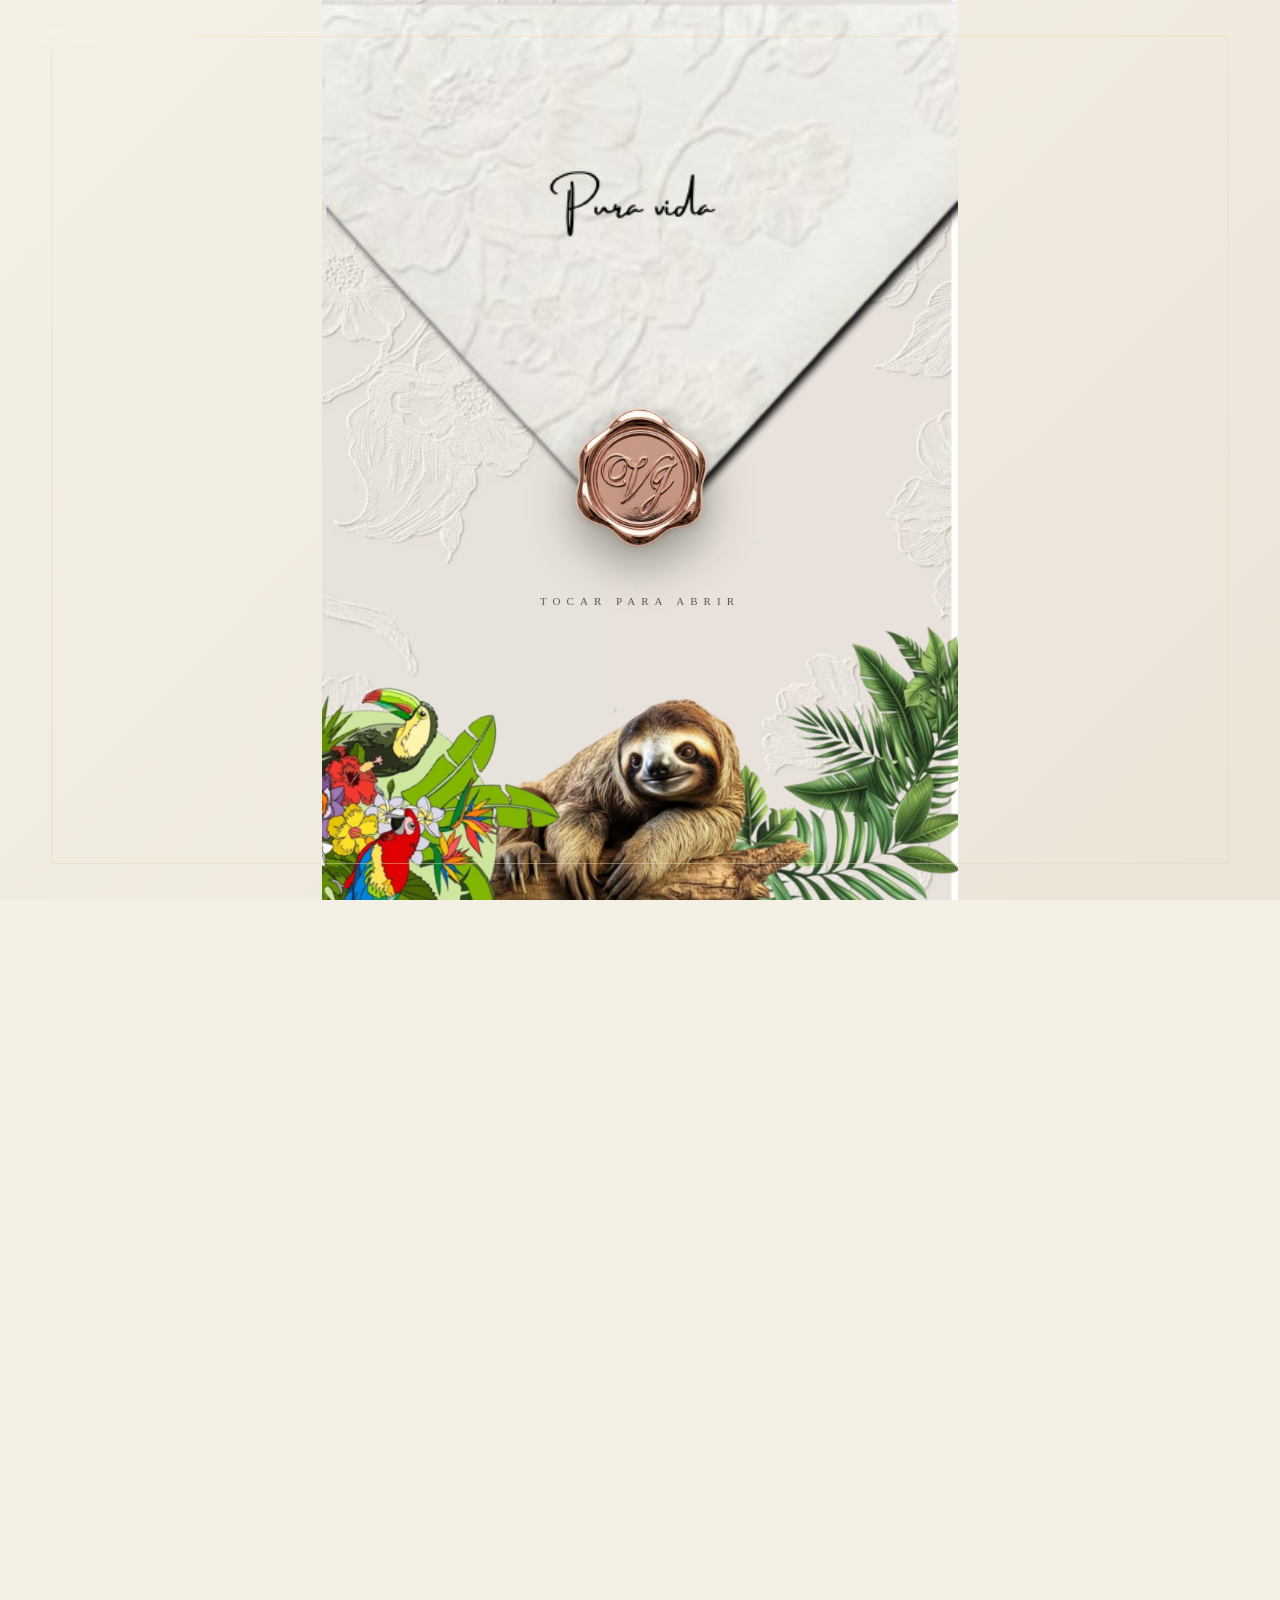
==== commit abb23122: "Finalizar" ====
--- a/index.html
+++ b/index.html
@@ -133,7 +133,7 @@
                 </div>
                 <div class="music-meta">
                     <strong class="music-title">Vanessa & Jonas</strong>
-                    <span class="music-subtitle" data-i18n-es="Toca play para escuchar" data-i18n-de="Tippe auf Play, um zu hören">Toca play para escuchar</span>
+                    <span class="music-subtitle" data-i18n-es="Toca para detener" data-i18n-de="Tippe zum Anhalten">Toca para detener</span>
                 </div>
                 <button id="musicToggle" class="music-toggle" aria-pressed="false" aria-label="Reproducir música">
                     <span class="music-btn-icon">▶</span>
@@ -161,12 +161,6 @@
              ║  Recomendado: PNG transparente, mínimo 300×400 px        ║
              ║  Si la imagen no carga, se muestra la rama SVG de respaldo║
              ╚══════════════════════════════════════════════════════════╝DEL PRINCIO FOTOS  --> 
-        <div class="hero-corners" aria-hidden="true">
-            <img src="img/Flores_lavanda." class="hero-corner hc-tl branch" alt="" onerror="this.style.display='none'">
-            <img src="img/Flores_lavanda." class="hero-corner hc-tr branch" alt="" onerror="this.style.display='none'">
-            <img src="img/Flores_lavanda." class="hero-corner hc-bl branch" alt="" onerror="this.style.display='none'">
-            <img src="img/Flores_lavanda." class="hero-corner hc-br branch" alt="" onerror="this.style.display='none'">
-        </div>
 
         <!-- Pétalos flotantes -->
         <div class="petals-container" aria-hidden="true">
@@ -374,7 +368,7 @@
                 </div>
             </div>
             <div class="tl-item reveal">
-                <div class="tl-time" data-i18n-es="09:30 PM" data-i18n-de="21:30 Uhr">23:30PM</div>
+                <div class="tl-time" data-i18n-es="11:00 PM" data-i18n-de="23:00 Uhr">23:00PM</div>
                 <div class="tl-dot-wrap"><div class="tl-line-top"></div><div class="tl-dot"></div><div class="tl-line-bot"></div></div>
                 <div class="tl-card"><h4 class="tl-title" data-i18n-es="Cierre del evento" data-i18n-de="Abschluss der Feier">Cierre del evento</h4>
                     <p class="tl-sub" data-i18n-es="Gracias por acompañarnos" data-i18n-de="Wenn unsere Hochzeitsplanerin Feierabend macht, heißt das noch lange nicht, dass auch wir nach Hause gehen. Wir verlagern einfach den Ort und feiern an einem anderen Ort weiter. Deshalb hoffen wir, dass ihr mit uns bis zum Ende durchhaltet und die Tanzfläche unsicher macht! 🥂💃...Schön das ihr dabei seid ❤️">Gracias por acompañarnos</p></div>
--- a/css/sobre-elegancia.css
+++ b/css/sobre-elegancia.css
@@ -22,6 +22,7 @@
   background: linear-gradient(135deg, #f5f0e6 0%, #ebe5d8 100%);
   width: 100%;
   height: 100vh;
+  height: 100dvh; /* Dynamic viewport height para móviles */
   position: relative;
   display: flex;
   align-items: center;
@@ -119,7 +120,7 @@
   align-items: center;
   justify-content: center;
   /* CAMBIO: Sello más grande y dominante en la composición */
-  width: clamp(140px, 1000vw, 185px); 
+  width: clamp(140px, 25vw, 185px); 
   height: clamp(140px, 25vw, 185px);
 }
 
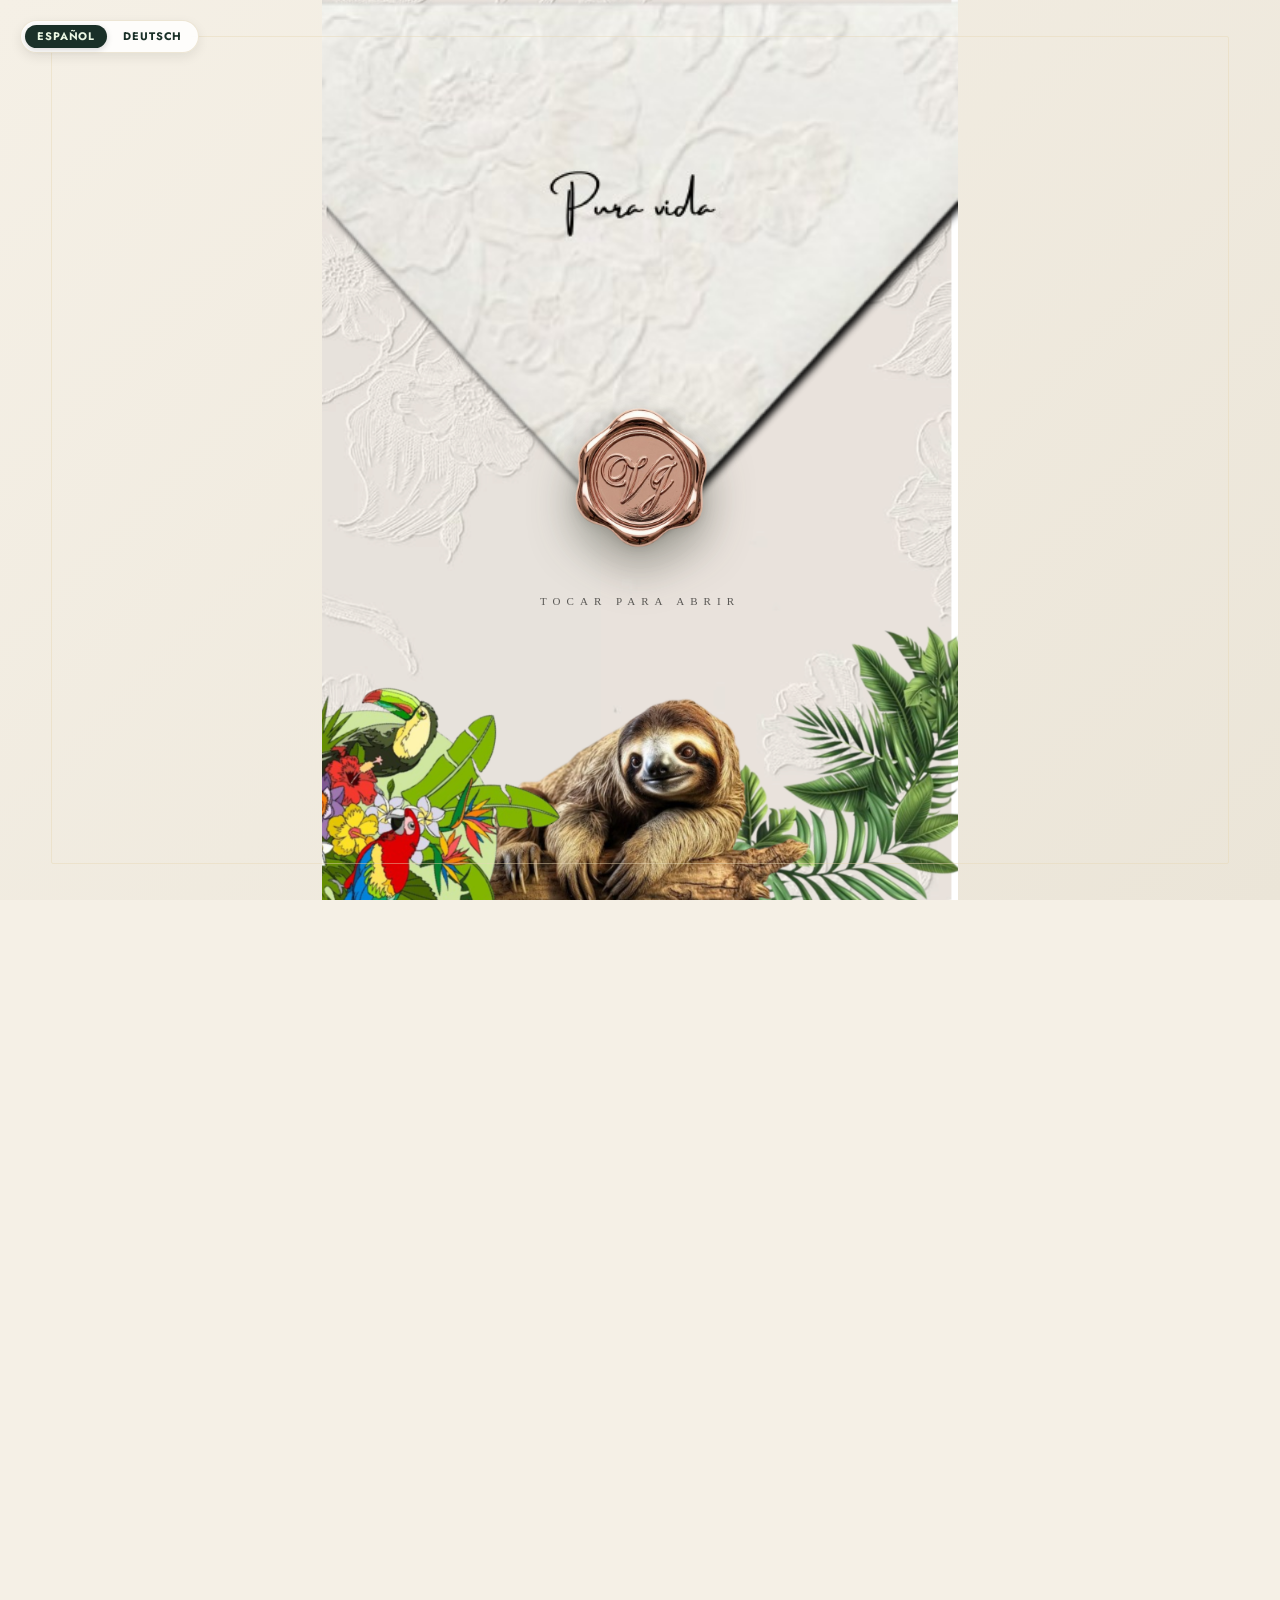
==== commit 2185bf9a: "Finalizar MASS" ====
--- a/index.html
+++ b/index.html
@@ -135,6 +135,7 @@
                     <strong class="music-title">Vanessa & Jonas</strong>
                     <span class="music-subtitle" data-i18n-es="Toca para detener" data-i18n-de="Tippe zum Anhalten">Toca para detener</span>
                 </div>
+
                 <button id="musicToggle" class="music-toggle" aria-pressed="false" aria-label="Reproducir música">
                     <span class="music-btn-icon">▶</span>
                     <span class="music-btn-text" data-i18n-es="Play" data-i18n-de="Play">Play</span>
@@ -152,7 +153,7 @@
         <div class="hero-overlay"></div>
 
         <!-- ╔══════════════════════════════════════════════════════════╗
-             ║  IMÁGENES DE ESQUINAS DEL HERO                          ║
+             ║  IMÁGENES DE ESQUINAAS BORRADAS                          ║
              ║  Reemplaza las flores SVG con tus propias imágenes       ║
              ║  src="img/hero-corner-tl.png"  ← esquina superior izq   ║
              ║  src="img/hero-corner-tr.png"  ← esquina superior der   ║
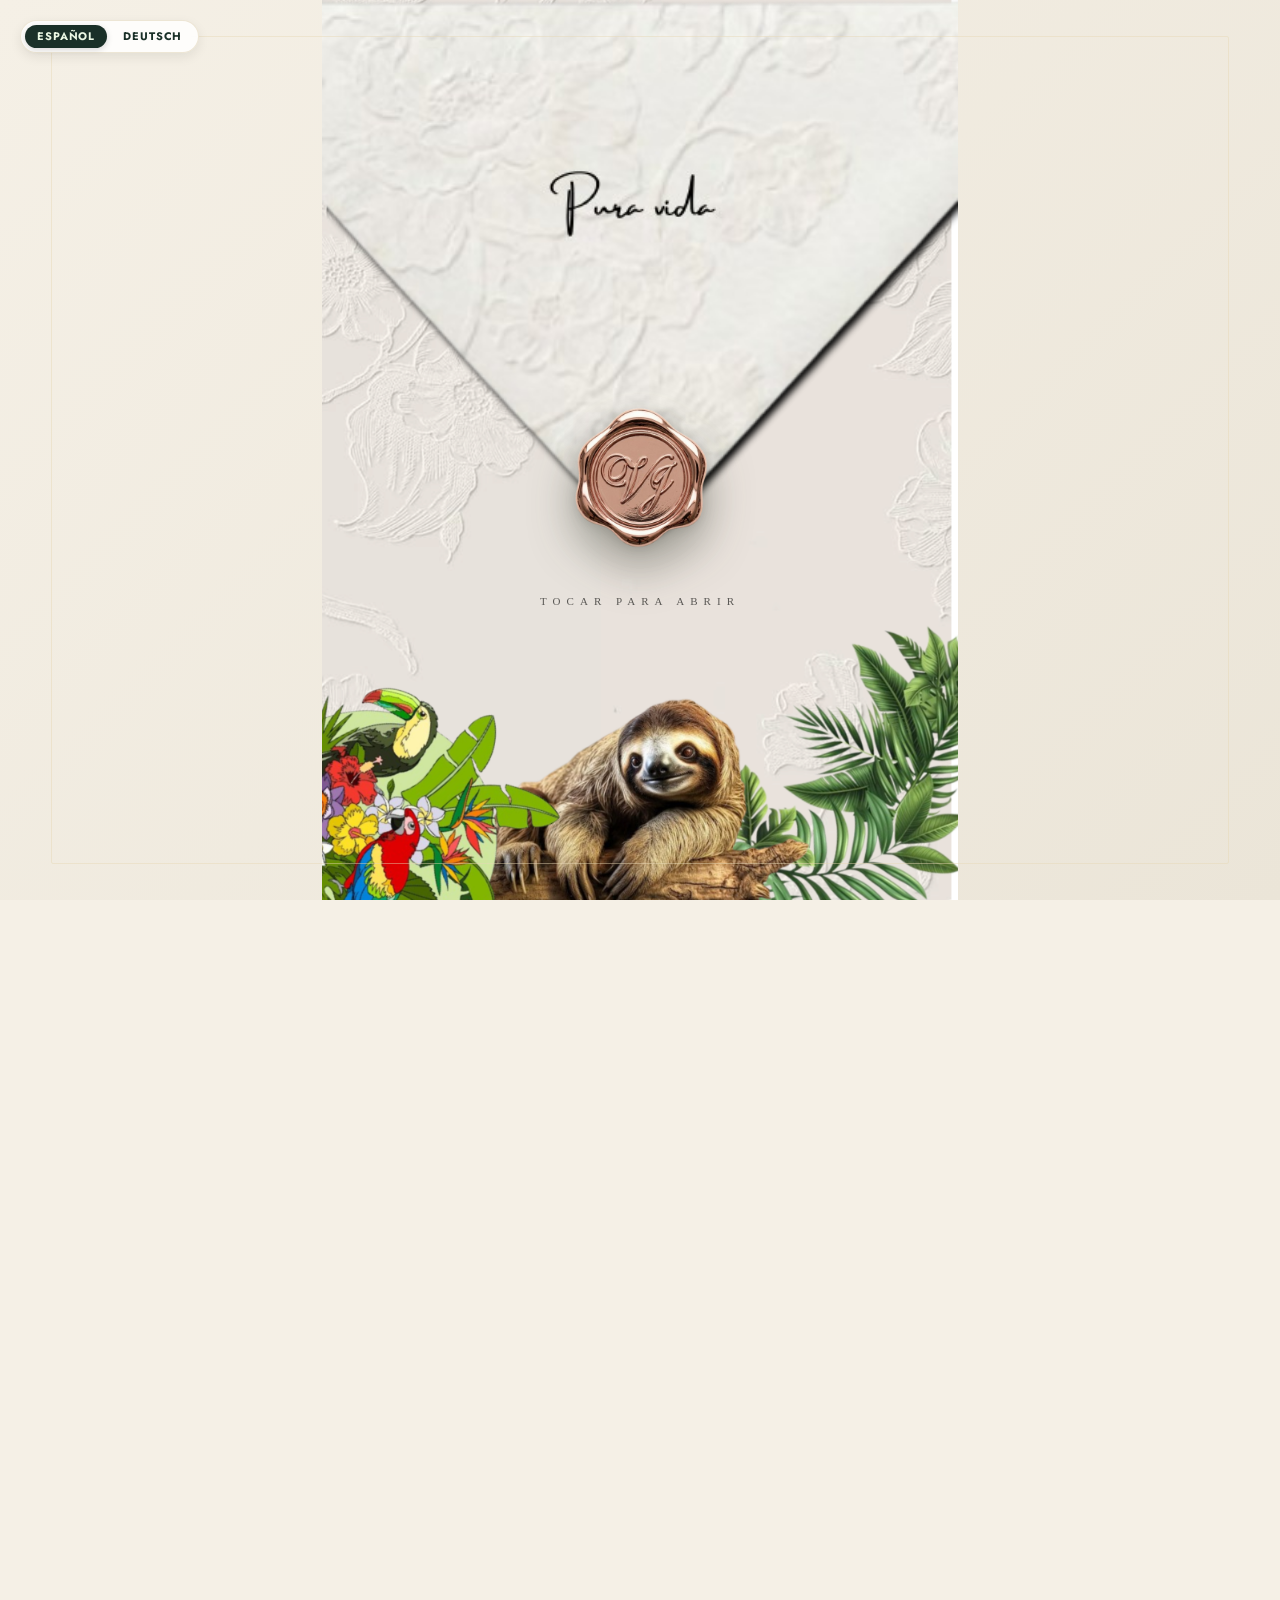
==== commit 1c55552e: "Actualizacion de seccion" ====
--- a/index.html
+++ b/index.html
@@ -73,7 +73,7 @@
 
                 <div class="carta-contenido">
                     <p class="carta-eyebrow" data-i18n-es="14 · Octubre · 2026" data-i18n-de="14 · Oktober · 2026">14 · Octubre · 2026</p>
-                    <p class="carta-deadline" data-i18n-es="<strong>Hasta el 1 de septiembre</strong> para confirmar tu asistencia" data-i18n-de="<strong>Bis zum 1. September</strong> zur Bestätigung deiner Teilnahme"><strong>Hasta el 1 de septiembre</strong> para confirmar tu asistencia</p>
+                    <p class="carta-deadline" data-i18n-es="<strong>Hasta el 20 de Agosto</strong> para confirmar tu asistencia" data-i18n-de="Bitte gib uns bis zum<strong> 20. August</strong>  Bescheid, ob du dabei bist oder nicht"><strong>Hasta el 20 de Agosto</strong> para confirmar tu asistencia</p>
                     <h3 class="carta-title" data-i18n-es="Confirmar <em>Asistencia</em>" data-i18n-de="Teilnahme <em>bestätigen</em>">Confirmar <em>Asistencia</em></h3>
                     <div class="carta-divider"></div>
                     <p id="mensajeBienvenida" class="carta-welcome" data-i18n-es="¡Hola! Qué alegría que estés aquí." data-i18n-de="Hallo! Es ist schön, dass du hier bist.">¡Hola! Qué alegría que estés aquí.</p>
@@ -379,6 +379,29 @@
         </div>
     </section>
 
+    <!-- CÓDIGO DE VESTIMENTA -->
+    <section class="dress-code-section reveal">
+        <div class="petals-container" aria-hidden="true">
+            <div class="petal p1"></div><div class="petal p2"></div>
+            <div class="petal p3"></div><div class="petal p4"></div>
+            <div class="petal p5"></div><div class="petal p6"></div>
+            <div class="petal p7"></div><div class="petal p8"></div>
+        </div>
+        <div class="section-ornament" aria-hidden="true">
+            <svg viewBox="0 0 300 40" xmlns="http://www.w3.org/2000/svg" width="240"><line x1="0" y1="20" x2="115" y2="20" stroke="#c8b07a" stroke-width="0.8" opacity="0.7"/><circle cx="130" cy="20" r="4" fill="none" stroke="#c8b07a" stroke-width="1" opacity="0.8"/><circle cx="150" cy="20" r="6" fill="none" stroke="#c8b07a" stroke-width="1" opacity="0.9"/><circle cx="170" cy="20" r="4" fill="none" stroke="#c8b07a" stroke-width="1" opacity="0.8"/><line x1="185" y1="20" x2="300" y2="20" stroke="#c8b07a" stroke-width="0.8" opacity="0.7"/></svg>
+        </div>
+        <h2 class="section-title" data-i18n-es="Código de Vestimenta" data-i18n-de="Kleiderordnung">Código de Vestimenta</h2>
+        <div class="section-ornament" aria-hidden="true">
+            <svg viewBox="0 0 300 40" xmlns="http://www.w3.org/2000/svg" width="240"><line x1="0" y1="20" x2="115" y2="20" stroke="#c8b07a" stroke-width="0.8" opacity="0.7"/><circle cx="130" cy="20" r="4" fill="none" stroke="#c8b07a" stroke-width="1"/><circle cx="150" cy="20" r="6" fill="none" stroke="#c8b07a" stroke-width="1"/><circle cx="170" cy="20" r="4" fill="none" stroke="#c8b07a" stroke-width="1"/><line x1="185" y1="20" x2="300" y2="20" stroke="#c8b07a" stroke-width="0.8" opacity="0.7"/></svg>
+        </div>
+        <div class="dress-code-icon" aria-hidden="true">
+            <img src="img/vestimenta.png" alt="Código de vestimenta" class="dress-code-img" onerror="this.style.display='none'">
+        </div>
+        <div class="dress-code-content">
+            <p class="dress-code-text" data-i18n-es="Para disfrutar juntos del clima tropical de Costa Rica, les sugerimos un atuendo fresco y festivo. No es un evento de etiqueta estricta; siéntanse en total libertad de vestir tan formales o casuales como prefieran para disfrutar al máximo." data-i18n-de="Wir feiern unter der tropischen Sonne Costa Ricas – daher gilt: sommerlich, leicht und gerne etwas festlich. – fühlt euch wohl und kommt so, wie ihr euch am schönsten fühlt.">Ropa al gusto</p>
+        </div>
+    </section>
+
     <!-- RSVP BANNER FINAL -->
     <div class="rsvp-cta-banner reveal">
         <p class="rsvp-cta-text" data-i18n-es="¿Ya confirmaste tu lugar?" data-i18n-de="Hast du deinen Platz schon bestätigt?">¿Ya confirmaste tu lugar?</p>
--- a/css/style.css
+++ b/css/style.css
@@ -392,6 +392,14 @@
 .tl-title{font-family:var(--serif);font-size:20px;font-weight:400;color:var(--green-dk)}
 .tl-sub{font-size:12px;font-weight:300;letter-spacing:.04em;color:var(--text-lt);margin-top:3px}
 
+/* ── CÓDIGO DE VESTIMENTA ────────── */
+.dress-code-section{background:var(--green-dk);padding:80px 24px;text-align:center}
+.dress-code-section .section-title{color:#f8f2e4 !important}
+.dress-code-content{max-width:600px;margin:0 auto;padding:48px 24px;position:relative;z-index:1}
+.dress-code-icon{font-size:64px;margin-bottom:20px;display:block;animation:floatFlor 3s ease-in-out infinite}
+.dress-code-text{font-family:var(--serif);font-size:clamp(14px,2.5vw,18px);font-weight:300;font-style:italic;color:#f8f2e4;line-height:1.7;margin:0;text-shadow:0 2px 8px rgba(0,0,0,.2)}
+.dress-code-img{width:120px;height:120px;object-fit:contain;margin-bottom:20px;display:block;margin-left:auto;margin-right:auto;animation:floatFlor 3s ease-in-out infinite}
+
 /* ── RSVP CTA ───────────────────── */
 .rsvp-cta-banner{background:var(--parch);border-top:1px solid rgba(200,176,122,.22);border-bottom:1px solid rgba(200,176,122,.22);padding:52px 24px;text-align:center;display:flex;flex-direction:column;align-items:center;gap:20px}
 .rsvp-cta-text{font-family:var(--serif);font-size:22px;font-style:italic;color:var(--green-dk)}
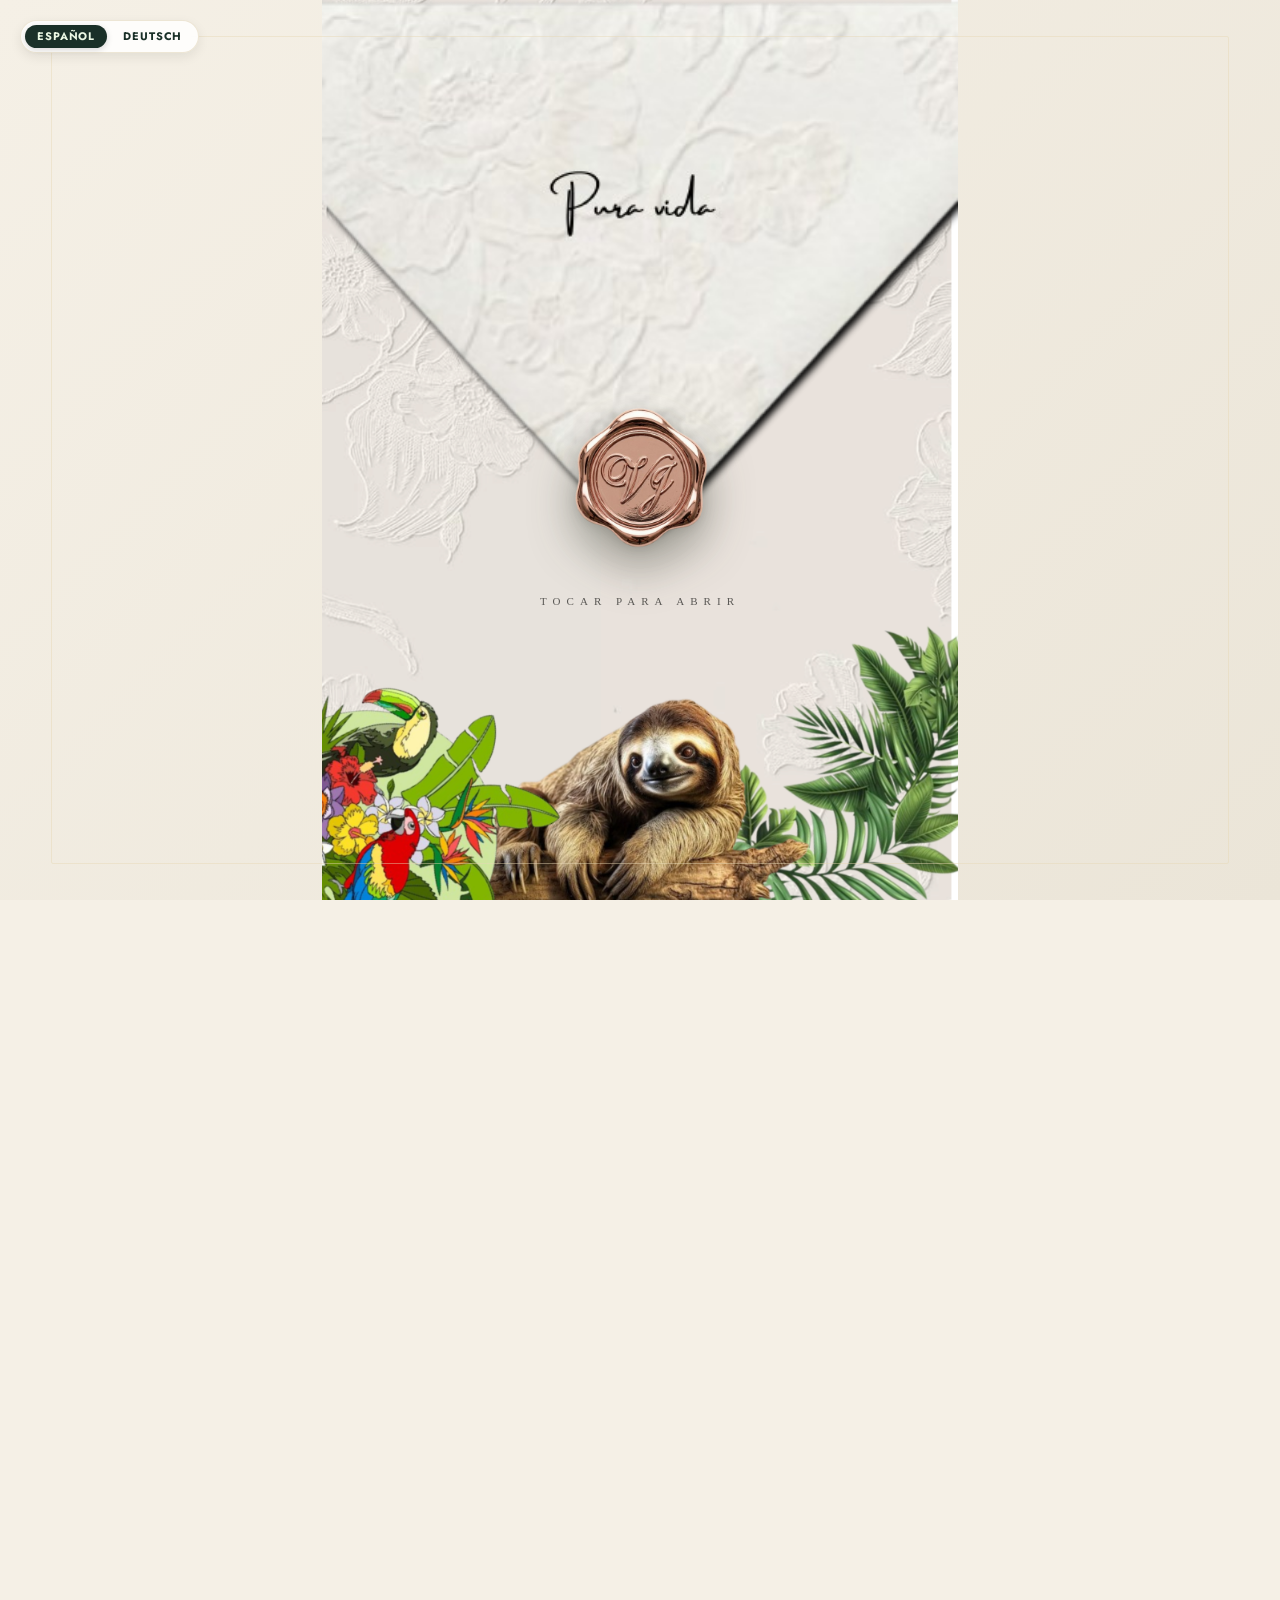
==== commit 08735e2d: "Actualizacion de nueva seccion" ====
--- a/index.html
+++ b/index.html
@@ -276,6 +276,40 @@
         </div>
     </section>
 
+    <!-- ════════════════════ REGALOS -->
+    <section class="gifts-section reveal">
+        <div class="petals-container" aria-hidden="true">
+            <div class="petal p1"></div><div class="petal p2"></div>
+            <div class="petal p3"></div><div class="petal p4"></div>
+            <div class="petal p5"></div><div class="petal p6"></div>
+            <div class="petal p7"></div><div class="petal p8"></div>
+        </div>
+        <div class="section-ornament" aria-hidden="true">
+            <svg viewBox="0 0 300 40" xmlns="http://www.w3.org/2000/svg" width="240"><line x1="0" y1="20" x2="115" y2="20" stroke="#c8b07a" stroke-width="0.8" opacity="0.7"/><circle cx="130" cy="20" r="4" fill="none" stroke="#c8b07a" stroke-width="1" opacity="0.8"/><circle cx="150" cy="20" r="6" fill="none" stroke="#c8b07a" stroke-width="1" opacity="0.9"/><circle cx="170" cy="20" r="4" fill="none" stroke="#c8b07a" stroke-width="1" opacity="0.8"/><line x1="185" y1="20" x2="300" y2="20" stroke="#c8b07a" stroke-width="0.8" opacity="0.7"/></svg>
+        </div>
+        <h2 class="section-title" data-i18n-es="Regalos" data-i18n-de="Geschenke">Geschenke</h2>
+        <div class="section-ornament" aria-hidden="true">
+            <svg viewBox="0 0 300 40" xmlns="http://www.w3.org/2000/svg" width="240"><line x1="0" y1="20" x2="115" y2="20" stroke="#c8b07a" stroke-width="0.8" opacity="0.7"/><circle cx="130" cy="20" r="4" fill="none" stroke="#c8b07a" stroke-width="1" opacity="0.8"/><circle cx="150" cy="20" r="6" fill="none" stroke="#c8b07a" stroke-width="1" opacity="0.9"/><circle cx="170" cy="20" r="4" fill="none" stroke="#c8b07a" stroke-width="1" opacity="0.8"/><line x1="185" y1="20" x2="300" y2="20" stroke="#c8b07a" stroke-width="0.8" opacity="0.7"/></svg>
+        </div>
+        
+        <div class="gifts-content">
+            <div class="gifts-icon" aria-hidden="true">
+                <svg width="60" height="60" viewBox="0 0 60 60" fill="none" xmlns="http://www.w3.org/2000/svg">
+                    <rect x="10" y="25" width="40" height="30" rx="2" stroke="#c8b07a" stroke-width="1.5" fill="none"/>
+                    <rect x="10" y="20" width="40" height="8" rx="2" stroke="#c8b07a" stroke-width="1.5" fill="none"/>
+                    <line x1="30" y1="20" x2="30" y2="55" stroke="#c8b07a" stroke-width="1.5"/>
+                    <path d="M30 20C30 20 25 15 20 15C15 15 15 20 15 20" stroke="#c8b07a" stroke-width="1.5" fill="none"/>
+                    <path d="M30 20C30 20 35 15 40 15C45 15 45 20 45 20" stroke="#c8b07a" stroke-width="1.5" fill="none"/>
+                </svg>
+            </div>
+            
+            <p class="gifts-message" data-i18n-es="Su presencia es nuestro mejor regalo. Debido a que celebraremos nuestra boda en Costa Rica y viajamos con equipaje limitado, lamentablemente no nos será posible llevar obsequios grandes de regreso a casa.
+
+Si aun así desean tener un detalle con nosotros, agradeceríamos una pequeña muestra de cariño o una contribución para nuestra luna de miel." data-i18n-de="Eure Anwesenheit ist für uns das schönste Geschenk. Da wir unsere Hochzeit in Costa Rica feiern und nur mit begrenztem Gepäck reisen, können wir leider keine großen Geschenke mit nach Hause nehmen. Wenn ihr uns dennoch eine Freude machen möchtet, freuen wir uns über eine kleine Aufmerksamkeit oder einen Beitrag zu unseren Flitterwochen.">Tu presencia es el mejor regalo que podríamos recibir. Sin embargo, si deseas obsequiarnos algo especial, agradecemos de corazón tu generosidad.</p>
+            
+        </div>
+    </section>
+
     <!-- ════════════════════ LUGAR / VENUE -->
     <section class="venue-section reveal">
         <div class="petals-container" aria-hidden="true">
--- a/css/style.css
+++ b/css/style.css
@@ -397,7 +397,7 @@
 .dress-code-section .section-title{color:#f8f2e4 !important}
 .dress-code-content{max-width:600px;margin:0 auto;padding:48px 24px;position:relative;z-index:1}
 .dress-code-icon{font-size:64px;margin-bottom:20px;display:block;animation:floatFlor 3s ease-in-out infinite}
-.dress-code-text{font-family:var(--serif);font-size:clamp(14px,2.5vw,18px);font-weight:300;font-style:italic;color:#f8f2e4;line-height:1.7;margin:0;text-shadow:0 2px 8px rgba(0,0,0,.2)}
+.dress-code-text{font-family:var(--serif);font-size:clamp(16px,3vw,20px);font-weight:300;font-style:italic;color:#f8f2e4;line-height:1.7;margin:0;text-shadow:0 2px 8px rgba(0,0,0,.2)}
 .dress-code-img{width:120px;height:120px;object-fit:contain;margin-bottom:20px;display:block;margin-left:auto;margin-right:auto;animation:floatFlor 3s ease-in-out infinite}
 
 /* ── RSVP CTA ───────────────────── */
@@ -426,6 +426,20 @@
 .footer-names{font-family:var(--serif);font-size:36px;font-style:italic;font-weight:300;color:var(--gold-lt);margin-bottom:10px}
 .footer-date,.footer-loc{font-size:11px;font-weight:300;letter-spacing:.42em;text-transform:uppercase;color:rgba(200,176,122,.42);margin-top:6px}
 
+/* ── REGALOS ────────────────────── */
+.gifts-section{background:var(--cream);padding:80px 24px;text-align:center;position:relative;overflow:hidden}
+.gifts-content{max-width:640px;margin:0 auto;position:relative;z-index:2}
+.gifts-icon{font-size:64px;margin-bottom:24px;display:block;animation:floatFlor 3s ease-in-out infinite}
+.gifts-icon svg{width:60px;height:60px;stroke:var(--gold)}
+.gifts-message{font-family:var(--serif);font-size:clamp(16px,3vw,20px);font-weight:300;font-style:italic;color:var(--green-dk);line-height:1.7;margin-bottom:32px;text-shadow:0 1px 4px rgba(0,0,0,.04)}
+.gifts-image-container{position:relative;display:inline-block;max-width:100%;margin:0 auto 32px;padding:16px;background:rgba(255,255,255,.85);border:1px solid rgba(200,176,122,.3);border-radius:4px;box-shadow:0 12px 32px rgba(23,30,20,.1)}
+.gifts-image{display:block;max-width:100%;height:auto;max-height:400px;object-fit:contain;margin:0 auto;border-radius:2px}
+.gifts-image-frame{position:absolute;inset:8px;border:1px solid rgba(200,176,122,.2);border-radius:2px;pointer-events:none}
+.gifts-ph{background:rgba(245,239,229,.5);min-height:200px;display:flex;align-items:center;justify-content:center}
+.gifts-ph .gifts-image{display:none}
+.gifts-ph::after{content:'Tu imagen de regalos · img/regalo.jpg';display:block;font-size:13px;color:var(--text-lt);font-style:italic;text-align:center;padding:20px}
+.gifts-highlight{font-family:var(--serif);font-size:clamp(14px,2.5vw,18px);font-weight:400;font-style:italic;color:var(--green-md);line-height:1.6;margin-top:24px;padding-top:24px;border-top:1px solid rgba(200,176,122,.25)}
+
 /* ── RESPONSIVE ─────────────────── */
 @media(max-width:700px){
     .venue-inner{grid-template-columns:1fr;gap:32px}
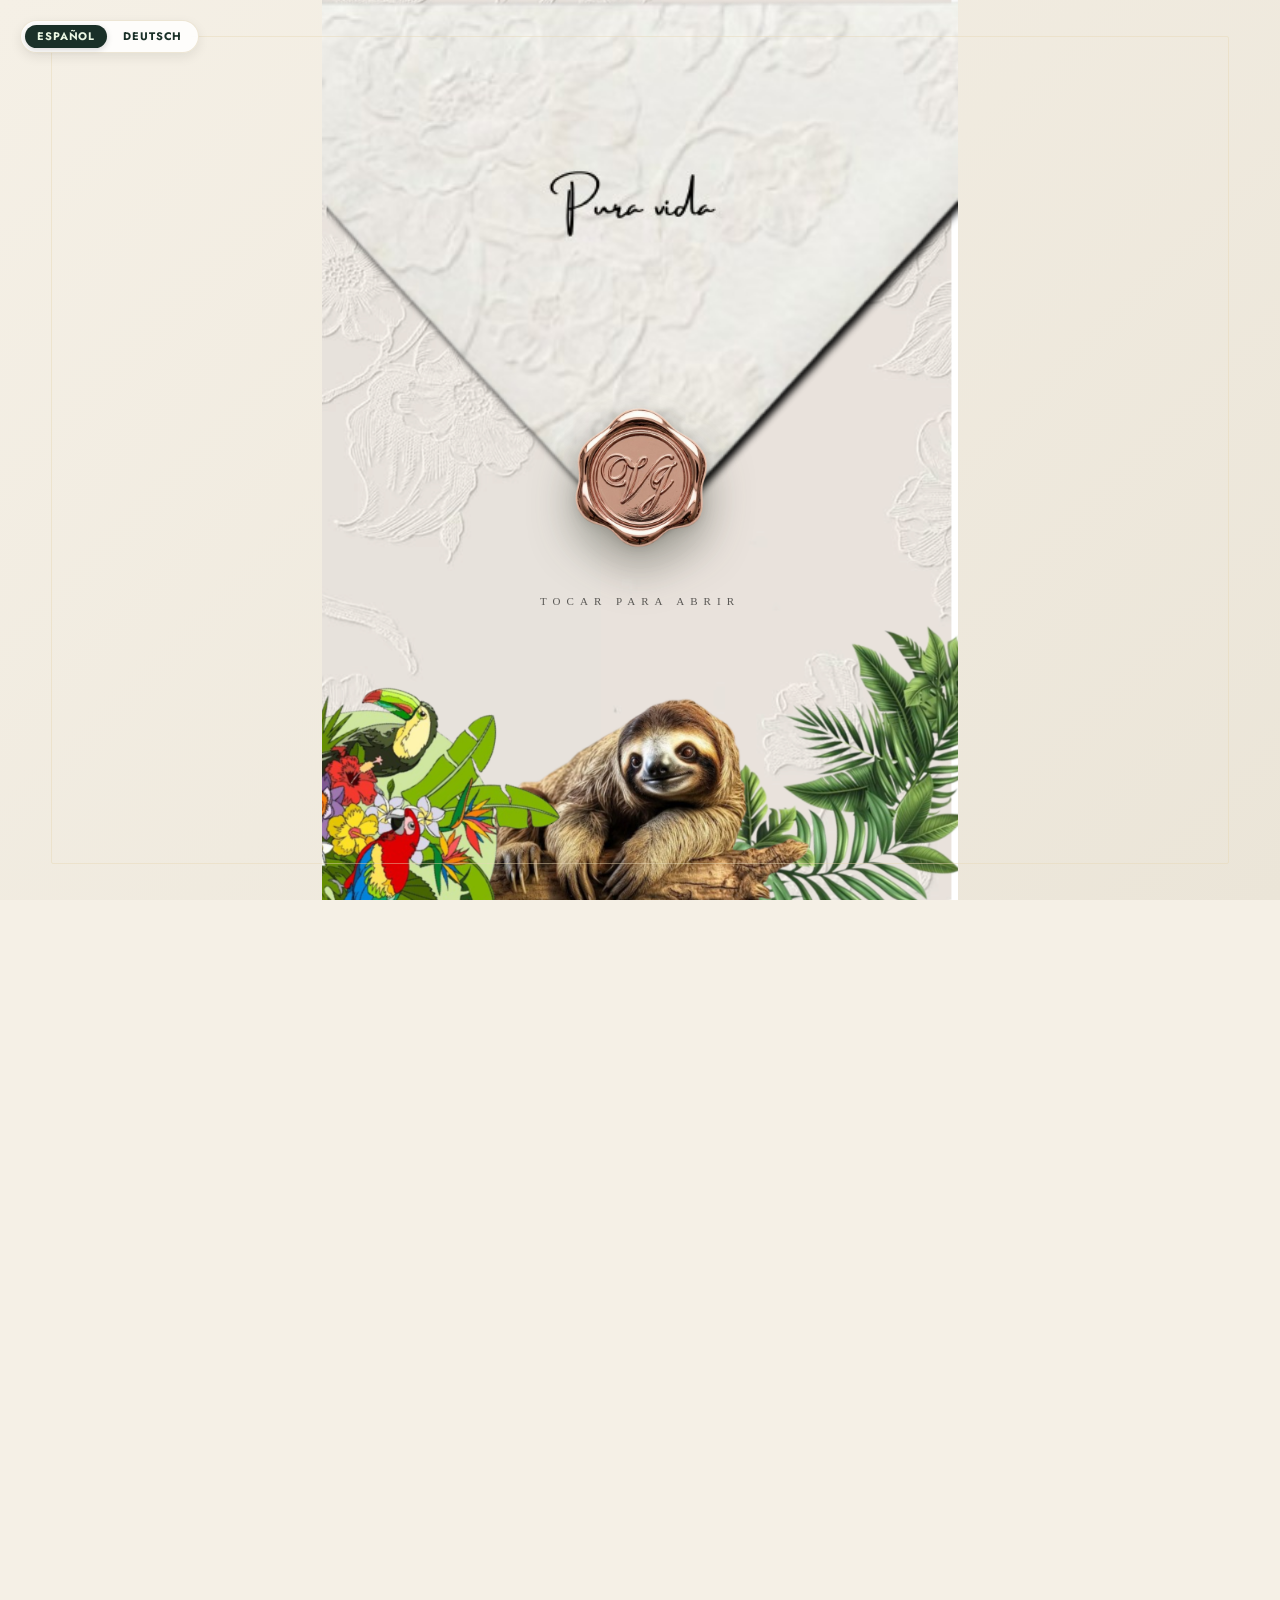
==== commit d2eb8a95: "Actualizacion de nueva de cambio de seccion" ====
--- a/index.html
+++ b/index.html
@@ -276,6 +276,132 @@
         </div>
     </section>
 
+    <!-- ════════════════════ LUGAR / VENUE -->
+    <section class="venue-section reveal">
+        <div class="petals-container" aria-hidden="true">
+            <div class="petal p1"></div><div class="petal p2"></div>
+            <div class="petal p3"></div><div class="petal p4"></div>
+            <div class="petal p5"></div><div class="petal p6"></div>
+            <div class="petal p7"></div><div class="petal p8"></div>
+        </div>
+        <div class="venue-inner">
+            <div class="venue-text">
+                <div class="section-ornament" style="justify-content:flex-start;margin-bottom:12px">
+                    <svg viewBox="0 0 200 40" xmlns="http://www.w3.org/2000/svg" width="170"><line x1="0" y1="20" x2="72" y2="20" stroke="#c8b07a" stroke-width="0.8" opacity="0.7"/><circle cx="86" cy="20" r="4" fill="none" stroke="#c8b07a" stroke-width="1" opacity="0.8"/><circle cx="100" cy="20" r="6" fill="none" stroke="#c8b07a" stroke-width="1" opacity="0.9"/><circle cx="114" cy="20" r="4" fill="none" stroke="#c8b07a" stroke-width="1" opacity="0.8"/><line x1="128" y1="20" x2="200" y2="20" stroke="#c8b07a" stroke-width="0.8" opacity="0.7"/></svg>
+                </div>
+                <p class="section-title venue-title" data-i18n-es="El Lugar" data-i18n-de="Der Ort">El Lugar</p>
+                <p class="venue-name">Jardin Else Kientzler</p>
+                <p class="venue-address" data-i18n-es="Costa Rica · 14 Oct 2026" data-i18n-de="Costa Rica · 14. Okt. 2026">Costa Rica · 14 Oct 2026</p>
+                <p class="venue-desc" data-i18n-es="Un espacio verde rodeado de naturaleza tropical — el escenario perfecto para celebrar nuestro amor bajo el cielo costarricense." data-i18n-de="Ein grüner Ort inmitten tropischer Natur — der perfekte Rahmen, um unsere Liebe unter dem costa-ricanischen Himmel zu feiern.">Un espacio verde rodeado de naturaleza tropical — el escenario perfecto para celebrar nuestro amor bajo el cielo costarricense.</p>
+                <a class="venue-map-btn" href="https://maps.google.com/?q=Jardin+Else+Kientzler+Costa+Rica" target="_blank" rel="noopener" data-i18n-es="Ver en Google Maps ↗" data-i18n-de="In Google Maps ansehen ↗">Ver en Google Maps ↗</a>
+            </div>
+
+            <!-- ╔════════════════════════════════════════════════════╗
+                 ║  FOTO DEL LUGAR — cambia src="img/venue.jpg"       ║
+                 ║  por una foto real del lugar de la boda             ║
+                 ║  Tamaño recomendado: 900×680 px                     ║
+                 ╚════════════════════════════════════════════════════╝ -->
+            <div class="venue-img-wrap">
+                <img src="img/JardinBotanico.jpg" alt="Jardin Else Kientzler" class="venue-img" onerror="this.parentElement.classList.add('venue-ph')">
+                <div class="venue-ph-txt">Foto del lugar · img/venue.jpg</div>
+                <div class="venue-img-frame"></div>
+            </div>
+        </div>
+    </section>
+
+    <!-- ITINERARIO -->
+    <section class="itinerary-section reveal">
+        <div class="petals-container" aria-hidden="true">
+            <div class="petal p1"></div><div class="petal p2"></div>
+            <div class="petal p3"></div><div class="petal p4"></div>
+            <div class="petal p5"></div><div class="petal p6"></div>
+            <div class="petal p7"></div><div class="petal p8"></div>
+        </div>
+        <div class="section-ornament" aria-hidden="true">
+            <svg viewBox="0 0 300 40" xmlns="http://www.w3.org/2000/svg" width="240"><line x1="0" y1="20" x2="115" y2="20" stroke="#c8b07a" stroke-width="0.8" opacity="0.7"/><circle cx="130" cy="20" r="4" fill="none" stroke="#c8b07a" stroke-width="1"/><circle cx="150" cy="20" r="6" fill="none" stroke="#c8b07a" stroke-width="1"/><circle cx="170" cy="20" r="4" fill="none" stroke="#c8b07a" stroke-width="1"/><line x1="185" y1="20" x2="300" y2="20" stroke="#c8b07a" stroke-width="0.8" opacity="0.7"/></svg>
+        </div>
+        <h2 class="section-title" data-i18n-es="Itinerario" data-i18n-de="Ablauf">Itinerario</h2>
+        <div class="section-ornament" aria-hidden="true">
+            <svg viewBox="0 0 300 40" xmlns="http://www.w3.org/2000/svg" width="240"><line x1="0" y1="20" x2="115" y2="20" stroke="#c8b07a" stroke-width="0.8" opacity="0.7"/><circle cx="130" cy="20" r="4" fill="none" stroke="#c8b07a" stroke-width="1"/><circle cx="150" cy="20" r="6" fill="none" stroke="#c8b07a" stroke-width="1"/><circle cx="170" cy="20" r="4" fill="none" stroke="#c8b07a" stroke-width="1"/><line x1="185" y1="20" x2="300" y2="20" stroke="#c8b07a" stroke-width="0.8" opacity="0.7"/></svg>
+        </div>
+        <div class="timeline">
+            <div class="tl-item reveal">
+                <div class="tl-time" data-i18n-es="03:30 PM" data-i18n-de="15:30 Uhr">15:30 PM</div>
+                <div class="tl-dot-wrap"><div class="tl-line-top"></div><div class="tl-dot"></div><div class="tl-line-bot"></div></div>
+                <div class="tl-card"><h4 class="tl-title" data-i18n-es="Ingreso de invitados" data-i18n-de="Ankunft der Gäste">Ingreso de invitados</h4>
+                    <p class="tl-sub" data-i18n-es="Bienvenidos a nuestro día especial" data-i18n-de="Willkommen zu unserem besonderen Tag">Bienvenidos a nuestro día especial</p></div>
+            </div>
+            <div class="tl-item reveal">
+                <div class="tl-time" data-i18n-es="04:00 PM" data-i18n-de="16:00 Uhr">16:00 PM</div>
+                <div class="tl-dot-wrap"><div class="tl-line-top"></div><div class="tl-dot"></div><div class="tl-line-bot"></div></div>
+                <div class="tl-card"><h4 class="tl-title" data-i18n-es="Inicio de la Ceremonia" data-i18n-de="Beginn der Zeremonie">Inicio de la Ceremonia</h4>
+                    <p class="tl-sub" data-i18n-es="El momento del “Sí, acepto”💍" data-i18n-de="Der besondere Moment unseres, Ja, ich will“.💍">El momenro del "Si, acepto"</p></div>
+            </div>
+            <div class="tl-item reveal">
+                <div class="tl-time" data-i18n-es="05:00 PM" data-i18n-de="17:00 Uhr">17:00 PM</div>
+                <div class="tl-dot-wrap"><div class="tl-line-top"></div><div class="tl-dot"></div><div class="tl-line-bot"></div></div>
+                <div class="tl-card"><h4 class="tl-title" data-i18n-es="Recepción y Cóctel" data-i18n-de=" Empfang & Cocktailstunde">Recepción y Cóctel</h4>
+                    <p class="tl-sub" data-i18n-es="Ingreso de los invitados a recepción" data-i18n-de="Ankunft der Gäste bei erfrischenden">Ingreso de los invitados a recepcion</p>
+                    <p class="tl-sub" data-i18n-es="Frutas, dips, empanadas y café" data-i18n-de="Cocktails 🍹 , Kaffee ☕️, Früchten 🍍🥥, Dips und Empanadas.">Frutas, Dips, Empanas y café</p></div>
+            </div>
+            <div class="tl-item reveal">
+                <div class="tl-time" data-i18n-es="05:35 PM" data-i18n-de="17:35 Uhr">17:35 PM</div>
+                <div class="tl-dot-wrap"><div class="tl-line-top"></div><div class="tl-dot"></div><div class="tl-line-bot"></div></div>
+                <div class="tl-card"><h4 class="tl-title" data-i18n-es="Entrada de los Novios" data-i18n-de=" Ankunft des Brautpaares">Entrada de los Novios</h4>
+                    <p class="tl-sub" data-i18n-es="Brindis y canción especial" data-i18n-de="Gemeinsamer Empfang des Brautpaares mit einem besonderen Lied,">Brindis y cancion especial</p>
+                    <p class="tl-sub" data-i18n-es="Baile de los esposos" data-i18n-de="einem Glas Sekt und dem ersten Tanz als Ehepaar.">Baile de los esposos</p>
+                </div>
+            </div>
+            <div class="tl-item reveal">
+                <div class="tl-time" data-i18n-es="06:00 PM" data-i18n-de="18:00 Uhr">18:00 PM</div>
+                <div class="tl-dot-wrap"><div class="tl-line-top"></div><div class="tl-dot"></div><div class="tl-line-bot"></div></div>
+                <div class="tl-card"><h4 class="tl-title" data-i18n-es="Cena" data-i18n-de="Abendessen">Cena</h4>
+                    <p class="tl-sub" data-i18n-es="Banquete servido a la mesa" data-i18n-de="Serviertes Abendessen in entspannter Atmosphäre">Banquete servido a la mesa y bocas</p></div>
+            </div>
+            <div class="tl-item reveal">
+                <div class="tl-time" data-i18n-es="06:45 PM" data-i18n-de="18:45 Uhr">18:45 PM</div>
+                <div class="tl-dot-wrap"><div class="tl-line-top"></div><div class="tl-dot"></div><div class="tl-line-bot"></div></div>
+                <div class="tl-card"><h4 class="tl-title" data-i18n-es="Actividades" data-i18n-de="Start in den Feierabend">Actividades</h4>
+                    <p class="tl-sub" data-i18n-es="Photobooth (2 horas disponible)" data-i18n-de="Nun beginnt der lustige und ausgelassene Teil des Abends.">Photobooth ( 2 horas disponible)</p>
+                    <p class="tl-sub" data-i18n-es="Actividad de la liga y bouquet" data-i18n-de="Fotobox (Haltet die schönsten Erinnerungen fest.) , Spiele & Unterhaltung (Für Spaß und gemeinsame Momente)
+                                                                                                , Bierpong">Actividad de la liga y bouquet</p>
+                    <p class="tl-sub" data-i18n-es="Apertura de la mesa de dulces a las 8:00 PM" data-i18n-de="Süßigkeitenbuffet (Zum Naschen und Genießen.), Tanzfläche eröffnet... Lasst uns gemeinsam feiern und tanzen!">Apertura de la mesa de dulces 8:00 PM</p>
+                </div>
+            </div>
+            <div class="tl-item reveal">
+                <div class="tl-time" data-i18n-es="11:00 PM" data-i18n-de="23:00 Uhr">23:00PM</div>
+                <div class="tl-dot-wrap"><div class="tl-line-top"></div><div class="tl-dot"></div><div class="tl-line-bot"></div></div>
+                <div class="tl-card"><h4 class="tl-title" data-i18n-es="Cierre del evento" data-i18n-de="Abschluss der Feier">Cierre del evento</h4>
+                    <p class="tl-sub" data-i18n-es="Gracias por acompañarnos" data-i18n-de="Wenn unsere Hochzeitsplanerin Feierabend macht, heißt das noch lange nicht, dass auch wir nach Hause gehen. Wir verlagern einfach den Ort und feiern an einem anderen Ort weiter. Deshalb hoffen wir, dass ihr mit uns bis zum Ende durchhaltet und die Tanzfläche unsicher macht! 🥂💃...Schön das ihr dabei seid ❤️">Gracias por acompañarnos</p></div>
+            </div>
+            
+
+        </div>
+    </section>
+
+    <!-- CÓDIGO DE VESTIMENTA -->
+    <section class="dress-code-section reveal">
+        <div class="petals-container" aria-hidden="true">
+            <div class="petal p1"></div><div class="petal p2"></div>
+            <div class="petal p3"></div><div class="petal p4"></div>
+            <div class="petal p5"></div><div class="petal p6"></div>
+            <div class="petal p7"></div><div class="petal p8"></div>
+        </div>
+        <div class="section-ornament" aria-hidden="true">
+            <svg viewBox="0 0 300 40" xmlns="http://www.w3.org/2000/svg" width="240"><line x1="0" y1="20" x2="115" y2="20" stroke="#c8b07a" stroke-width="0.8" opacity="0.7"/><circle cx="130" cy="20" r="4" fill="none" stroke="#c8b07a" stroke-width="1" opacity="0.8"/><circle cx="150" cy="20" r="6" fill="none" stroke="#c8b07a" stroke-width="1" opacity="0.9"/><circle cx="170" cy="20" r="4" fill="none" stroke="#c8b07a" stroke-width="1" opacity="0.8"/><line x1="185" y1="20" x2="300" y2="20" stroke="#c8b07a" stroke-width="0.8" opacity="0.7"/></svg>
+        </div>
+        <h2 class="section-title" data-i18n-es="Código de Vestimenta" data-i18n-de="Kleiderordnung">Código de Vestimenta</h2>
+        <div class="section-ornament" aria-hidden="true">
+            <svg viewBox="0 0 300 40" xmlns="http://www.w3.org/2000/svg" width="240"><line x1="0" y1="20" x2="115" y2="20" stroke="#c8b07a" stroke-width="0.8" opacity="0.7"/><circle cx="130" cy="20" r="4" fill="none" stroke="#c8b07a" stroke-width="1"/><circle cx="150" cy="20" r="6" fill="none" stroke="#c8b07a" stroke-width="1"/><circle cx="170" cy="20" r="4" fill="none" stroke="#c8b07a" stroke-width="1"/><line x1="185" y1="20" x2="300" y2="20" stroke="#c8b07a" stroke-width="0.8" opacity="0.7"/></svg>
+        </div>
+        <div class="dress-code-icon" aria-hidden="true">
+            <img src="img/vestimenta.png" alt="Código de vestimenta" class="dress-code-img" onerror="this.style.display='none'">
+        </div>
+        <div class="dress-code-content">
+            <p class="dress-code-text" data-i18n-es="Para disfrutar juntos del clima tropical de Costa Rica, les sugerimos un atuendo fresco y festivo. No es un evento de etiqueta estricta; siéntanse en total libertad de vestir tan formales o casuales como prefieran para disfrutar al máximo." data-i18n-de="Wir feiern unter der tropischen Sonne Costa Ricas – daher gilt: sommerlich, leicht und gerne etwas festlich. – fühlt euch wohl und kommt so, wie ihr euch am schönsten fühlt.">Ropa al gusto</p>
+        </div>
+    </section>
+
     <!-- ════════════════════ REGALOS -->
     <section class="gifts-section reveal">
         <div class="petals-container" aria-hidden="true">
@@ -310,132 +436,6 @@
         </div>
     </section>
 
-    <!-- ════════════════════ LUGAR / VENUE -->
-    <section class="venue-section reveal">
-        <div class="petals-container" aria-hidden="true">
-            <div class="petal p1"></div><div class="petal p2"></div>
-            <div class="petal p3"></div><div class="petal p4"></div>
-            <div class="petal p5"></div><div class="petal p6"></div>
-            <div class="petal p7"></div><div class="petal p8"></div>
-        </div>
-        <div class="venue-inner">
-            <div class="venue-text">
-                <div class="section-ornament" style="justify-content:flex-start;margin-bottom:12px">
-                    <svg viewBox="0 0 200 40" xmlns="http://www.w3.org/2000/svg" width="170"><line x1="0" y1="20" x2="72" y2="20" stroke="#c8b07a" stroke-width="0.8" opacity="0.7"/><circle cx="86" cy="20" r="4" fill="none" stroke="#c8b07a" stroke-width="1" opacity="0.8"/><circle cx="100" cy="20" r="6" fill="none" stroke="#c8b07a" stroke-width="1" opacity="0.9"/><circle cx="114" cy="20" r="4" fill="none" stroke="#c8b07a" stroke-width="1" opacity="0.8"/><line x1="128" y1="20" x2="200" y2="20" stroke="#c8b07a" stroke-width="0.8" opacity="0.7"/></svg>
-                </div>
-                <p class="section-title venue-title" data-i18n-es="El Lugar" data-i18n-de="Der Ort">El Lugar</p>
-                <p class="venue-name">Jardin Else Kientzler</p>
-                <p class="venue-address" data-i18n-es="Costa Rica · 14 Oct 2026" data-i18n-de="Costa Rica · 14. Okt. 2026">Costa Rica · 14 Oct 2026</p>
-                <p class="venue-desc" data-i18n-es="Un espacio verde rodeado de naturaleza tropical — el escenario perfecto para celebrar nuestro amor bajo el cielo costarricense." data-i18n-de="Ein grüner Ort inmitten tropischer Natur — der perfekte Rahmen, um unsere Liebe unter dem costa-ricanischen Himmel zu feiern.">Un espacio verde rodeado de naturaleza tropical — el escenario perfecto para celebrar nuestro amor bajo el cielo costarricense.</p>
-                <a class="venue-map-btn" href="https://maps.google.com/?q=Jardin+Else+Kientzler+Costa+Rica" target="_blank" rel="noopener" data-i18n-es="Ver en Google Maps ↗" data-i18n-de="In Google Maps ansehen ↗">Ver en Google Maps ↗</a>
-            </div>
-
-            <!-- ╔════════════════════════════════════════════════════╗
-                 ║  FOTO DEL LUGAR — cambia src="img/venue.jpg"       ║
-                 ║  por una foto real del lugar de la boda             ║
-                 ║  Tamaño recomendado: 900×680 px                     ║
-                 ╚════════════════════════════════════════════════════╝ -->
-            <div class="venue-img-wrap">
-                <img src="img/JardinBotanico.jpg" alt="Jardin Else Kientzler" class="venue-img" onerror="this.parentElement.classList.add('venue-ph')">
-                <div class="venue-ph-txt">Foto del lugar · img/venue.jpg</div>
-                <div class="venue-img-frame"></div>
-            </div>
-        </div>
-    </section>
-
-    <!-- ITINERARIO -->
-    <section class="itinerary-section reveal">
-        <div class="petals-container" aria-hidden="true">
-            <div class="petal p1"></div><div class="petal p2"></div>
-            <div class="petal p3"></div><div class="petal p4"></div>
-            <div class="petal p5"></div><div class="petal p6"></div>
-            <div class="petal p7"></div><div class="petal p8"></div>
-        </div>
-        <div class="section-ornament" aria-hidden="true">
-            <svg viewBox="0 0 300 40" xmlns="http://www.w3.org/2000/svg" width="240"><line x1="0" y1="20" x2="115" y2="20" stroke="#c8b07a" stroke-width="0.8" opacity="0.7"/><circle cx="130" cy="20" r="4" fill="none" stroke="#c8b07a" stroke-width="1"/><circle cx="150" cy="20" r="6" fill="none" stroke="#c8b07a" stroke-width="1"/><circle cx="170" cy="20" r="4" fill="none" stroke="#c8b07a" stroke-width="1"/><line x1="185" y1="20" x2="300" y2="20" stroke="#c8b07a" stroke-width="0.8" opacity="0.7"/></svg>
-        </div>
-        <h2 class="section-title" data-i18n-es="Itinerario" data-i18n-de="Ablauf">Itinerario</h2>
-        <div class="section-ornament" aria-hidden="true">
-            <svg viewBox="0 0 300 40" xmlns="http://www.w3.org/2000/svg" width="240"><line x1="0" y1="20" x2="115" y2="20" stroke="#c8b07a" stroke-width="0.8" opacity="0.7"/><circle cx="130" cy="20" r="4" fill="none" stroke="#c8b07a" stroke-width="1"/><circle cx="150" cy="20" r="6" fill="none" stroke="#c8b07a" stroke-width="1"/><circle cx="170" cy="20" r="4" fill="none" stroke="#c8b07a" stroke-width="1"/><line x1="185" y1="20" x2="300" y2="20" stroke="#c8b07a" stroke-width="0.8" opacity="0.7"/></svg>
-        </div>
-        <div class="timeline">
-            <div class="tl-item reveal">
-                <div class="tl-time" data-i18n-es="03:30 PM" data-i18n-de="15:30 Uhr">15:30 PM</div>
-                <div class="tl-dot-wrap"><div class="tl-line-top"></div><div class="tl-dot"></div><div class="tl-line-bot"></div></div>
-                <div class="tl-card"><h4 class="tl-title" data-i18n-es="Ingreso de invitados" data-i18n-de="Ankunft der Gäste">Ingreso de invitados</h4>
-                    <p class="tl-sub" data-i18n-es="Bienvenidos a nuestro día especial" data-i18n-de="Willkommen zu unserem besonderen Tag">Bienvenidos a nuestro día especial</p></div>
-            </div>
-            <div class="tl-item reveal">
-                <div class="tl-time" data-i18n-es="04:00 PM" data-i18n-de="16:00 Uhr">16:00 PM</div>
-                <div class="tl-dot-wrap"><div class="tl-line-top"></div><div class="tl-dot"></div><div class="tl-line-bot"></div></div>
-                <div class="tl-card"><h4 class="tl-title" data-i18n-es="Inicio de la Ceremonia" data-i18n-de="Beginn der Zeremonie">Inicio de la Ceremonia</h4>
-                    <p class="tl-sub" data-i18n-es="El momento del “Sí, acepto”💍" data-i18n-de="Der besondere Moment unseres, Ja, ich will“.💍">El momenro del "Si, acepto"</p></div>
-            </div>
-            <div class="tl-item reveal">
-                <div class="tl-time" data-i18n-es="05:00 PM" data-i18n-de="17:00 Uhr">17:00 PM</div>
-                <div class="tl-dot-wrap"><div class="tl-line-top"></div><div class="tl-dot"></div><div class="tl-line-bot"></div></div>
-                <div class="tl-card"><h4 class="tl-title" data-i18n-es="Recepción y Cóctel" data-i18n-de=" Empfang & Cocktailstunde">Recepción y Cóctel</h4>
-                    <p class="tl-sub" data-i18n-es="Ingreso de los invitados a recepción" data-i18n-de="Ankunft der Gäste bei erfrischenden">Ingreso de los invitados a recepcion</p>
-                    <p class="tl-sub" data-i18n-es="Frutas, dips, empanadas y café" data-i18n-de="Cocktails 🍹 , Kaffee ☕️, Früchten 🍍🥥, Dips und Empanadas.">Frutas, Dips, Empanas y café</p></div>
-            </div>
-            <div class="tl-item reveal">
-                <div class="tl-time" data-i18n-es="05:35 PM" data-i18n-de="17:35 Uhr">17:35 PM</div>
-                <div class="tl-dot-wrap"><div class="tl-line-top"></div><div class="tl-dot"></div><div class="tl-line-bot"></div></div>
-                <div class="tl-card"><h4 class="tl-title" data-i18n-es="Entrada de los Novios" data-i18n-de=" Ankunft des Brautpaares">Entrada de los Novios</h4>
-                    <p class="tl-sub" data-i18n-es="Brindis y canción especial" data-i18n-de="Gemeinsamer Empfang des Brautpaares mit einem besonderen Lied,">Brindis y cancion especial</p>
-                    <p class="tl-sub" data-i18n-es="Baile de los esposos" data-i18n-de="einem Glas Sekt und dem ersten Tanz als Ehepaar.">Baile de los esposos</p>
-                </div>
-            </div>
-            <div class="tl-item reveal">
-                <div class="tl-time" data-i18n-es="06:00 PM" data-i18n-de="18:00 Uhr">18:00 PM</div>
-                <div class="tl-dot-wrap"><div class="tl-line-top"></div><div class="tl-dot"></div><div class="tl-line-bot"></div></div>
-                <div class="tl-card"><h4 class="tl-title" data-i18n-es="Cena" data-i18n-de="Abendessen">Cena</h4>
-                    <p class="tl-sub" data-i18n-es="Banquete servido a la mesa" data-i18n-de="Serviertes Abendessen in entspannter Atmosphäre">Banquete servido a la mesa y bocas</p></div>
-            </div>
-            <div class="tl-item reveal">
-                <div class="tl-time" data-i18n-es="06:45 PM" data-i18n-de="18:45 Uhr">18:45 PM</div>
-                <div class="tl-dot-wrap"><div class="tl-line-top"></div><div class="tl-dot"></div><div class="tl-line-bot"></div></div>
-                <div class="tl-card"><h4 class="tl-title" data-i18n-es="Actividades" data-i18n-de="Start in den Feierabend">Actividades</h4>
-                    <p class="tl-sub" data-i18n-es="Photobooth (2 horas disponible)" data-i18n-de="Nun beginnt der lustige und ausgelassene Teil des Abends.">Photobooth ( 2 horas disponible)</p>
-                    <p class="tl-sub" data-i18n-es="Actividad de la liga y bouquet" data-i18n-de="Fotobox (Haltet die schönsten Erinnerungen fest.) , Spiele & Unterhaltung (Für Spaß und gemeinsame Momente)
-                                                                                                , Bierpong">Actividad de la liga y bouquet</p>
-                    <p class="tl-sub" data-i18n-es="Apertura de la mesa de dulces a las 8:00 PM" data-i18n-de="Süßigkeitenbuffet (Zum Naschen und Genießen.), Tanzfläche eröffnet... Lasst uns gemeinsam feiern und tanzen!">Apertura de la mesa de dulces 8:00 PM</p>
-                </div>
-            </div>
-            <div class="tl-item reveal">
-                <div class="tl-time" data-i18n-es="11:00 PM" data-i18n-de="23:00 Uhr">23:00PM</div>
-                <div class="tl-dot-wrap"><div class="tl-line-top"></div><div class="tl-dot"></div><div class="tl-line-bot"></div></div>
-                <div class="tl-card"><h4 class="tl-title" data-i18n-es="Cierre del evento" data-i18n-de="Abschluss der Feier">Cierre del evento</h4>
-                    <p class="tl-sub" data-i18n-es="Gracias por acompañarnos" data-i18n-de="Wenn unsere Hochzeitsplanerin Feierabend macht, heißt das noch lange nicht, dass auch wir nach Hause gehen. Wir verlagern einfach den Ort und feiern an einem anderen Ort weiter. Deshalb hoffen wir, dass ihr mit uns bis zum Ende durchhaltet und die Tanzfläche unsicher macht! 🥂💃...Schön das ihr dabei seid ❤️">Gracias por acompañarnos</p></div>
-            </div>
-            
-
-        </div>
-    </section>
-
-    <!-- CÓDIGO DE VESTIMENTA -->
-    <section class="dress-code-section reveal">
-        <div class="petals-container" aria-hidden="true">
-            <div class="petal p1"></div><div class="petal p2"></div>
-            <div class="petal p3"></div><div class="petal p4"></div>
-            <div class="petal p5"></div><div class="petal p6"></div>
-            <div class="petal p7"></div><div class="petal p8"></div>
-        </div>
-        <div class="section-ornament" aria-hidden="true">
-            <svg viewBox="0 0 300 40" xmlns="http://www.w3.org/2000/svg" width="240"><line x1="0" y1="20" x2="115" y2="20" stroke="#c8b07a" stroke-width="0.8" opacity="0.7"/><circle cx="130" cy="20" r="4" fill="none" stroke="#c8b07a" stroke-width="1" opacity="0.8"/><circle cx="150" cy="20" r="6" fill="none" stroke="#c8b07a" stroke-width="1" opacity="0.9"/><circle cx="170" cy="20" r="4" fill="none" stroke="#c8b07a" stroke-width="1" opacity="0.8"/><line x1="185" y1="20" x2="300" y2="20" stroke="#c8b07a" stroke-width="0.8" opacity="0.7"/></svg>
-        </div>
-        <h2 class="section-title" data-i18n-es="Código de Vestimenta" data-i18n-de="Kleiderordnung">Código de Vestimenta</h2>
-        <div class="section-ornament" aria-hidden="true">
-            <svg viewBox="0 0 300 40" xmlns="http://www.w3.org/2000/svg" width="240"><line x1="0" y1="20" x2="115" y2="20" stroke="#c8b07a" stroke-width="0.8" opacity="0.7"/><circle cx="130" cy="20" r="4" fill="none" stroke="#c8b07a" stroke-width="1"/><circle cx="150" cy="20" r="6" fill="none" stroke="#c8b07a" stroke-width="1"/><circle cx="170" cy="20" r="4" fill="none" stroke="#c8b07a" stroke-width="1"/><line x1="185" y1="20" x2="300" y2="20" stroke="#c8b07a" stroke-width="0.8" opacity="0.7"/></svg>
-        </div>
-        <div class="dress-code-icon" aria-hidden="true">
-            <img src="img/vestimenta.png" alt="Código de vestimenta" class="dress-code-img" onerror="this.style.display='none'">
-        </div>
-        <div class="dress-code-content">
-            <p class="dress-code-text" data-i18n-es="Para disfrutar juntos del clima tropical de Costa Rica, les sugerimos un atuendo fresco y festivo. No es un evento de etiqueta estricta; siéntanse en total libertad de vestir tan formales o casuales como prefieran para disfrutar al máximo." data-i18n-de="Wir feiern unter der tropischen Sonne Costa Ricas – daher gilt: sommerlich, leicht und gerne etwas festlich. – fühlt euch wohl und kommt so, wie ihr euch am schönsten fühlt.">Ropa al gusto</p>
-        </div>
-    </section>
-
     <!-- RSVP BANNER FINAL -->
     <div class="rsvp-cta-banner reveal">
         <p class="rsvp-cta-text" data-i18n-es="¿Ya confirmaste tu lugar?" data-i18n-de="Hast du deinen Platz schon bestätigt?">¿Ya confirmaste tu lugar?</p>
